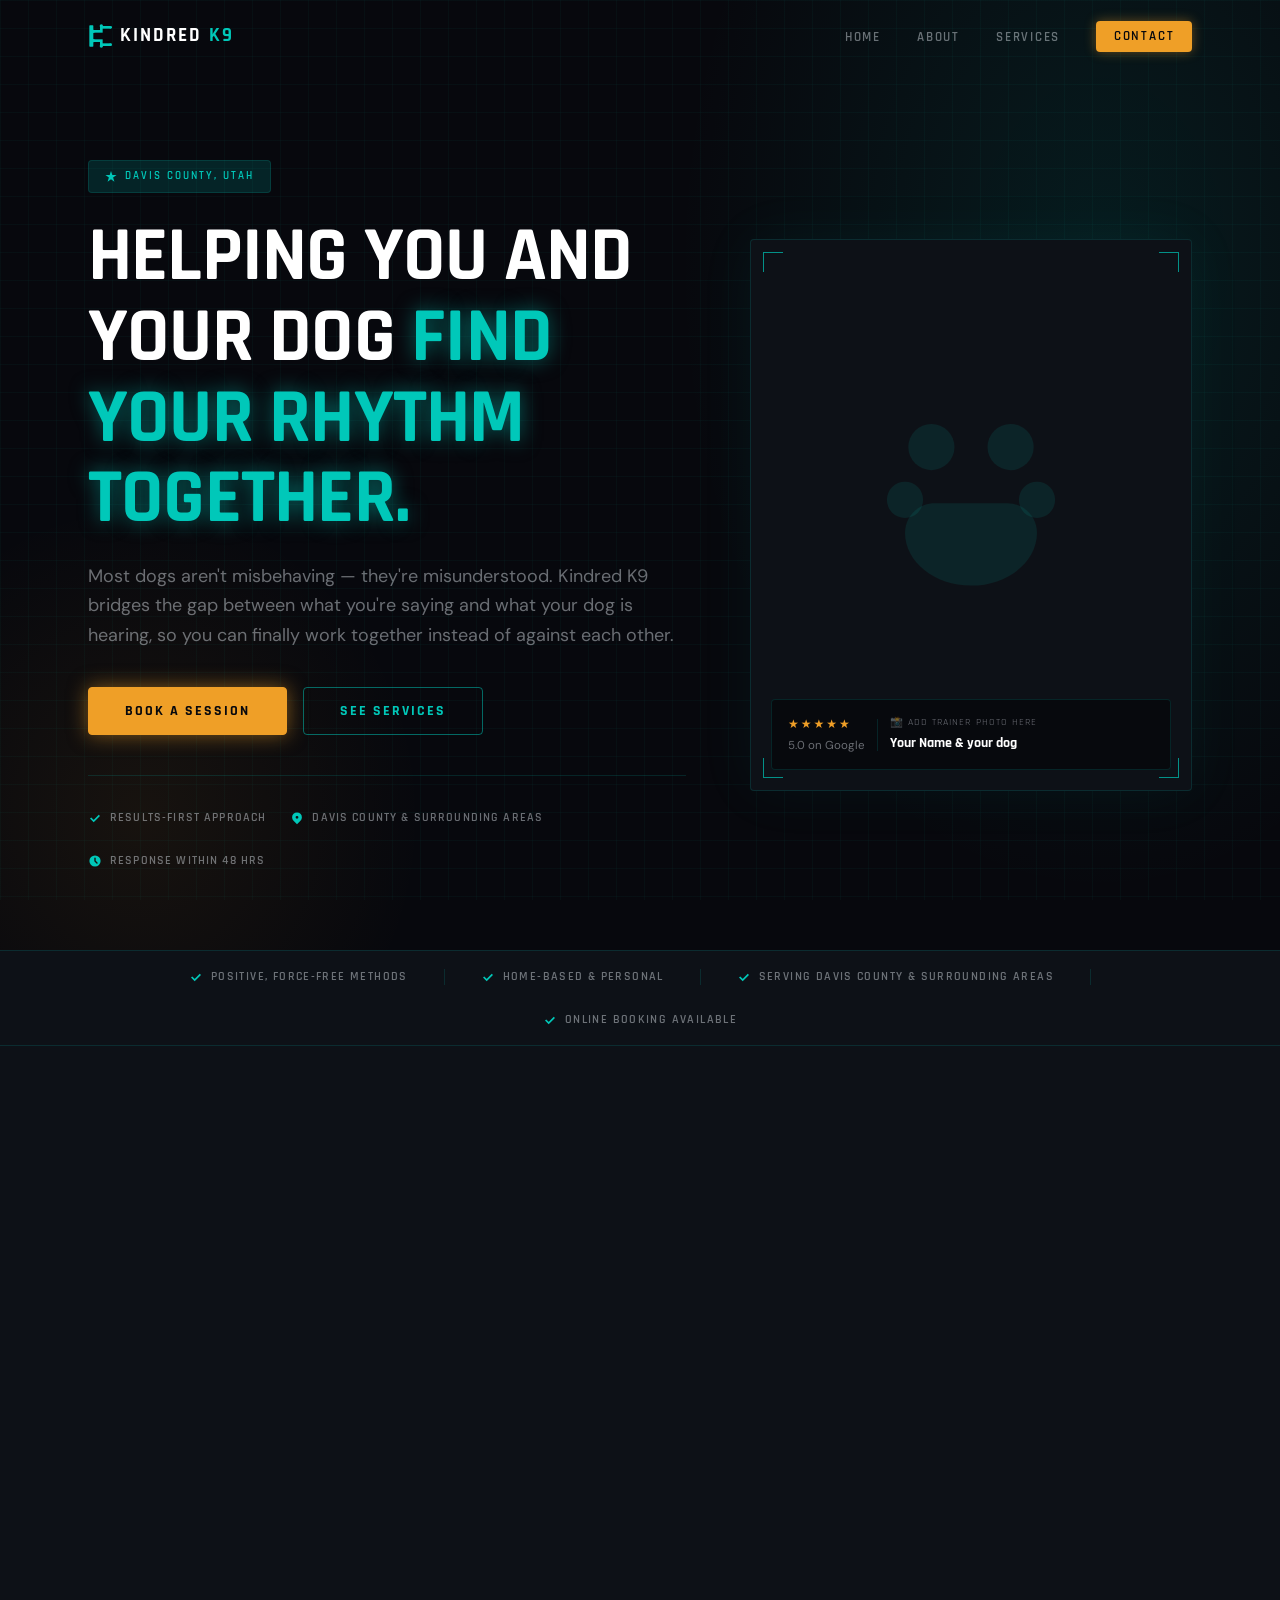
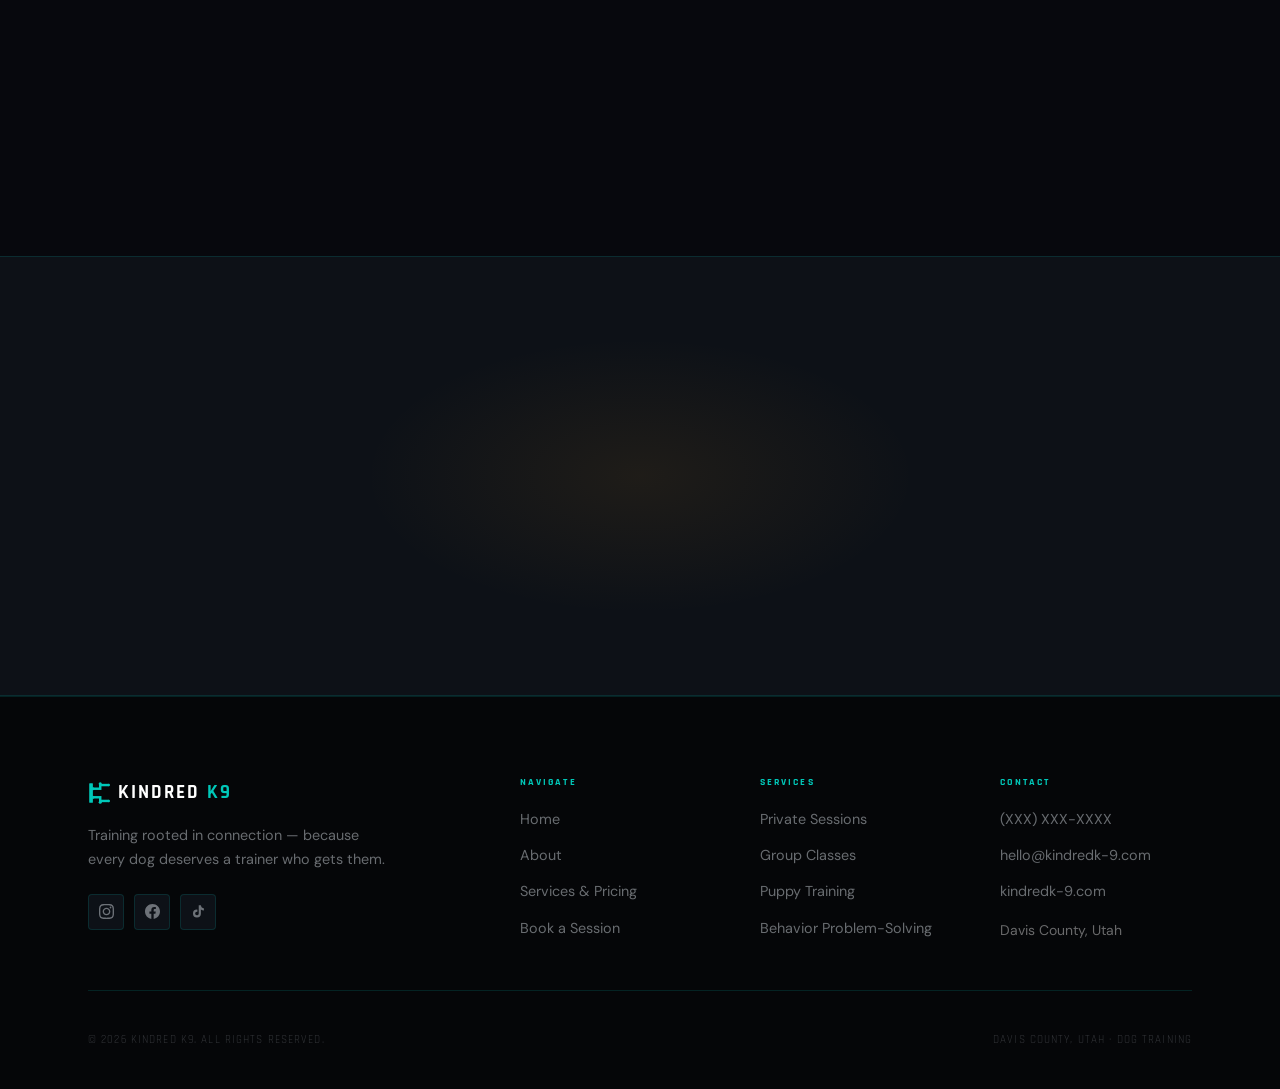
==== index.html @ 018bd071 "feat: replace paw icon with circuit-board K logo in nav/footer" ====
<!DOCTYPE html>
<html lang="en">
<head>
  <meta charset="UTF-8">
  <meta name="viewport" content="width=device-width, initial-scale=1.0">
  <title>Kindred K9 | Dog Training in Davis County, Utah</title>
  <meta name="description" content="Kindred K9 offers warm, relationship-first dog training in Davis County, Utah. Private sessions, group classes, puppy training, and behavioral problem-solving.">
  <meta name="keywords" content="dog trainer Davis County Utah, dog training Davis County, puppy training Utah, private dog training Davis County">
  <meta property="og:title" content="Kindred K9 | Dog Training in Davis County, Utah">
  <meta property="og:description" content="Training rooted in connection — because every dog deserves a trainer who gets them.">
  <meta property="og:type" content="website">
  <meta property="og:url" content="https://kindredk-9.com">
  <link rel="canonical" href="https://kindredk-9.com">

  <!-- Google Analytics — replace UA/G-XXXXXX with your Measurement ID -->
  <!-- <script async src="https://www.googletagmanager.com/gtag/js?id=G-XXXXXXXXXX"></script>
  <script>window.dataLayer=window.dataLayer||[];function gtag(){dataLayer.push(arguments);}gtag('js',new Date());gtag('config','G-XXXXXXXXXX');</script> -->

  <link rel="preconnect" href="https://fonts.googleapis.com">
  <link rel="preconnect" href="https://fonts.gstatic.com" crossorigin>
  <link href="https://fonts.googleapis.com/css2?family=Rajdhani:wght@400;500;600;700&family=DM+Sans:wght@300;400;500;600&display=swap" rel="stylesheet">
  <link rel="stylesheet" href="css/styles.css">
</head>
<body class="grid-bg">

  <!-- ── Navigation ─────────────────────────────── -->
  <nav class="site-nav" aria-label="Main navigation">
    <div class="nav-inner">
      <a href="index.html" class="nav-logo" aria-label="Kindred K9 home">
        <svg viewBox="0 0 36 36" fill="currentColor" aria-hidden="true">
          <rect x="2" y="2" width="6" height="32" rx="1"/>
          <rect x="8" y="9" width="10" height="4"/>
          <rect x="18" y="3" width="4" height="10"/>
          <rect x="18" y="3" width="16" height="4"/>
          <rect x="8" y="23" width="10" height="4"/>
          <rect x="18" y="23" width="4" height="10"/>
          <rect x="18" y="29" width="16" height="4"/>
          <circle cx="8" cy="11" r="2.5"/>
          <circle cx="20" cy="3" r="2.5"/>
          <circle cx="34" cy="5" r="2"/>
          <circle cx="8" cy="25" r="2.5"/>
          <circle cx="20" cy="33" r="2.5"/>
          <circle cx="34" cy="31" r="2"/>
        </svg>
        KINDRED <span class="k9">K9</span>
      </a>
      <ul class="nav-links" role="list">
        <li><a href="index.html">Home</a></li>
        <li><a href="about.html">About</a></li>
        <li><a href="services.html">Services</a></li>
        <li><a href="contact.html" class="nav-cta">Contact</a></li>
      </ul>
      <button class="nav-toggle" aria-label="Open menu" aria-expanded="false">
        <span></span><span></span><span></span>
      </button>
    </div>
  </nav>

  <!-- ── Mobile Overlay ─────────────────────────── -->
  <div class="nav-overlay" role="dialog" aria-modal="true" aria-label="Navigation menu">
    <div class="nav-overlay-top">
      <a href="index.html" class="nav-logo">
        <svg viewBox="0 0 36 36" fill="currentColor" aria-hidden="true" style="width:24px;height:24px">
          <rect x="2" y="2" width="6" height="32" rx="1"/>
          <rect x="8" y="9" width="10" height="4"/><rect x="18" y="3" width="4" height="10"/>
          <rect x="18" y="3" width="16" height="4"/><rect x="8" y="23" width="10" height="4"/>
          <rect x="18" y="23" width="4" height="10"/><rect x="18" y="29" width="16" height="4"/>
          <circle cx="8" cy="11" r="2.5"/><circle cx="20" cy="3" r="2.5"/>
          <circle cx="34" cy="5" r="2"/><circle cx="8" cy="25" r="2.5"/>
          <circle cx="20" cy="33" r="2.5"/><circle cx="34" cy="31" r="2"/>
        </svg>
        KINDRED <span class="k9">K9</span>
      </a>
      <button class="nav-overlay-close" aria-label="Close menu">&#x2715;</button>
    </div>
    <nav class="nav-overlay-links" aria-label="Mobile navigation">
      <a href="index.html">Home</a>
      <a href="about.html">About</a>
      <a href="services.html">Services</a>
    </nav>
    <div class="nav-overlay-cta">
      <a href="contact.html" class="btn btn-secondary btn-lg">Contact</a>
    </div>
  </div>

  <main>

    <!-- ── Hero ───────────────────────────────────── -->
    <section class="hero" aria-label="Welcome to Kindred K9">
      <div class="hero-inner">

        <div class="hero-content">
          <div class="hero-badge">
            <svg viewBox="0 0 14 14" fill="currentColor" aria-hidden="true">
              <path d="M7 0l1.545 4.758H13.5l-4.045 2.94 1.545 4.757L7 9.516l-3.999 2.939 1.545-4.757L.5 4.758h4.955z"/>
            </svg>
            Davis County, Utah
          </div>

          <h1>Helping you and your dog <em>find your rhythm together.</em></h1>

          <p class="hero-desc">
            Most dogs aren't misbehaving — they're misunderstood. Kindred K9 bridges the
            gap between what you're saying and what your dog is hearing, so you can finally
            work together instead of against each other.
          </p>

          <div class="btn-group">
            <a href="contact.html" class="btn btn-primary btn-lg">Book a Session</a>
            <a href="services.html" class="btn btn-secondary btn-lg">See Services</a>
          </div>

          <div class="hero-trust">
            <span class="hero-trust-item">
              <svg viewBox="0 0 16 16" fill="none" stroke="currentColor" stroke-width="2" aria-hidden="true"><path d="M3 8l3.5 3.5L13 5"/></svg>
              Results-first approach
            </span>
            <span class="hero-trust-item">
              <svg viewBox="0 0 20 20" fill="currentColor" aria-hidden="true"><path fill-rule="evenodd" d="M5.05 4.05a7 7 0 119.9 9.9L10 18.9l-4.95-4.95a7 7 0 010-9.9zM10 11a2 2 0 100-4 2 2 0 000 4z" clip-rule="evenodd"/></svg>
              Davis County &amp; surrounding areas
            </span>
            <span class="hero-trust-item">
              <svg viewBox="0 0 20 20" fill="currentColor" aria-hidden="true"><path fill-rule="evenodd" d="M10 18a8 8 0 100-16 8 8 0 000 16zm1-12a1 1 0 10-2 0v4a1 1 0 00.293.707l2.828 2.829a1 1 0 101.415-1.415L11 9.586V6z" clip-rule="evenodd"/></svg>
              Response within 48 hrs
            </span>
          </div>
        </div>

        <div class="hero-visual" aria-hidden="true">
          <div class="hero-blob"></div>
          <div class="hero-image">
            <div class="corner corner-tl"></div>
            <div class="corner corner-tr"></div>
            <div class="corner corner-bl"></div>
            <div class="corner corner-br"></div>
            <div class="hero-blob"></div>
            <div class="hero-image-paw">
              <svg viewBox="0 0 32 32" fill="currentColor">
                <circle cx="10" cy="8" r="3.5"/><circle cx="22" cy="8" r="3.5"/>
                <circle cx="6" cy="16" r="2.75"/><circle cx="26" cy="16" r="2.75"/>
                <path d="M16 29c-5.523 0-10-3.582-10-8 0-2.485 2.015-4.5 4.5-4.5h11c2.485 0 4.5 2.015 4.5 4.5 0 4.418-4.477 8-10 8z"/>
              </svg>
            </div>
            <div class="hero-image-label">
              <div>
                <div class="label-stars">★★★★★</div>
                <div style="font-size:0.72rem;color:var(--text-muted);margin-top:2px;">5.0 on Google</div>
              </div>
              <div class="label-divider"></div>
              <div>
                <p class="label-top">📸 Add trainer photo here</p>
                <p class="label-name">Your Name &amp; your dog</p>
              </div>
            </div>
          </div>
        </div>

      </div>
    </section>

    <!-- ── Trust Bar ───────────────────────────────── -->
    <div class="trust-bar" aria-label="Key facts">
      <div class="container">
        <div class="trust-bar-inner">
          <span class="trust-item">
            <svg viewBox="0 0 16 16" fill="none" stroke="currentColor" stroke-width="2" aria-hidden="true"><path d="M3 8l3.5 3.5L13 5"/></svg>
            Positive, force-free methods
          </span>
          <span class="trust-sep" aria-hidden="true"></span>
          <span class="trust-item">
            <svg viewBox="0 0 16 16" fill="none" stroke="currentColor" stroke-width="2" aria-hidden="true"><path d="M3 8l3.5 3.5L13 5"/></svg>
            Home-based &amp; personal
          </span>
          <span class="trust-sep" aria-hidden="true"></span>
          <span class="trust-item">
            <svg viewBox="0 0 16 16" fill="none" stroke="currentColor" stroke-width="2" aria-hidden="true"><path d="M3 8l3.5 3.5L13 5"/></svg>
            Serving Davis County &amp; surrounding areas
          </span>
          <span class="trust-sep" aria-hidden="true"></span>
          <span class="trust-item">
            <svg viewBox="0 0 16 16" fill="none" stroke="currentColor" stroke-width="2" aria-hidden="true"><path d="M3 8l3.5 3.5L13 5"/></svg>
            Online booking available
          </span>
        </div>
      </div>
    </div>

    <!-- ── Services Overview ──────────────────────── -->
    <section class="section section--tinted" aria-labelledby="services-heading">
      <div class="container">
        <div class="section-header" data-animate>
          <span class="eyebrow">What We Offer</span>
          <h2 id="services-heading">Training built around <em>your</em> dog</h2>
          <p>
            Every dog is different. Whether you've got a wild puppy or a stubborn four-year-old
            who's picked up some bad habits — there's a path forward, and we'll find it together.
          </p>
        </div>

        <div class="services-grid">
          <div class="service-card" data-animate data-delay="1">
            <div class="service-icon">
              <svg viewBox="0 0 24 24" fill="none" stroke="currentColor" stroke-width="1.75" aria-hidden="true">
                <path d="M12 2l3.09 6.26L22 9.27l-5 4.87 1.18 6.88L12 17.77l-6.18 3.25L7 14.14 2 9.27l6.91-1.01z"/>
              </svg>
            </div>
            <h3>Puppy Foundation Training</h3>
            <p>Give your new pup the best possible start — building confidence, manners, and the habits that stick.</p>
            <div class="service-price">
              <span class="amount">$135</span>
              <span class="label">– $150 / session</span>
            </div>
          </div>

          <div class="service-card" data-animate data-delay="2">
            <div class="service-icon">
              <svg viewBox="0 0 24 24" fill="none" stroke="currentColor" stroke-width="1.75" aria-hidden="true">
                <circle cx="12" cy="12" r="10"/>
                <path d="M12 8v4l3 3"/>
              </svg>
            </div>
            <h3>Group Training Classes</h3>
            <p>Learn alongside other dog owners in a supportive setting — great for socialization and basic skills.</p>
            <div class="service-price">
              <span class="amount">$85</span>
              <span class="label">– $95 / class</span>
            </div>
          </div>

          <div class="service-card" data-animate data-delay="3">
            <div class="service-icon">
              <svg viewBox="0 0 24 24" fill="none" stroke="currentColor" stroke-width="1.75" aria-hidden="true">
                <path d="M17 21v-2a4 4 0 00-4-4H5a4 4 0 00-4 4v2"/><circle cx="9" cy="7" r="4"/>
                <path d="M23 21v-2a4 4 0 00-3-3.87M16 3.13a4 4 0 010 7.75"/>
              </svg>
            </div>
            <h3>Private 1-on-1 Sessions</h3>
            <p>Focused, distraction-free training tailored to your dog's exact needs and your goals at home.</p>
            <div class="service-price">
              <span class="amount">$135</span>
              <span class="label">– $150 / session</span>
            </div>
          </div>

          <div class="service-card" data-animate data-delay="4">
            <div class="service-icon">
              <svg viewBox="0 0 24 24" fill="none" stroke="currentColor" stroke-width="1.75" aria-hidden="true">
                <path d="M9 12l2 2 4-4m6 2a9 9 0 11-18 0 9 9 0 0118 0z"/>
              </svg>
            </div>
            <h3>Behavioral Problem-Solving</h3>
            <p>Jumping, leash pulling, reactivity, anxiety — we'll identify the root cause and build a real solution.</p>
            <div class="service-price">
              <span class="amount">$150</span>
              <span class="label">– $175 / session</span>
            </div>
          </div>
        </div>

        <div style="margin-top:2.5rem; text-align:center;" data-animate>
          <a href="services.html" class="btn btn-secondary">View All Services &amp; Pricing</a>
        </div>
      </div>
    </section>

    <!-- ── Why Kindred K9 ─────────────────────────── -->
    <section class="section" aria-labelledby="why-heading">
      <div class="container">
        <div class="section-header text-center" style="max-width:none; margin-bottom:3.5rem" data-animate>
          <span class="eyebrow">Why Kindred K9</span>
          <h2 id="why-heading">Training that strengthens <em>your</em> bond</h2>
          <p style="max-width:52ch; margin:0.75rem auto 0; color:#5e5e5b">
            A well-trained dog is great. A dog who trusts you — and a you who understands them — is life-changing.
          </p>
        </div>

        <div class="why-grid">
          <div class="why-item" data-animate data-delay="1">
            <div class="why-number">01</div>
            <h3>You learn too, not just your dog</h3>
            <p>I teach you to read your dog's signals, so you're confident handling any situation — long after our sessions end.</p>
          </div>
          <div class="why-item" data-animate data-delay="2">
            <div class="why-number">02</div>
            <h3>Built on trust, not fear</h3>
            <p>Results from pressure-based training fade fast. We build a relationship your dog actually wants to be part of.</p>
          </div>
          <div class="why-item" data-animate data-delay="3">
            <div class="why-number">03</div>
            <h3>Habits that hold at home</h3>
            <p>I train where real life happens — your kitchen, your front door, your leash — so the bond carries over everywhere.</p>
          </div>
        </div>
      </div>
    </section>

    <!-- ── Testimonials ───────────────────────────── -->
    <section class="section section--dark" aria-labelledby="testimonials-heading">
      <div class="container">
        <div class="section-header section-header--light" data-animate>
          <span class="eyebrow eyebrow--light">Happy Dogs &amp; Owners</span>
          <h2 id="testimonials-heading">Real results, real families</h2>
          <p>Don't take our word for it — here's what Davis County dog owners are saying.</p>
        </div>

        <div class="testimonials-grid">
          <div class="testimonial-card" data-animate data-delay="1">
            <div class="testimonial-stars">★★★★★</div>
            <blockquote>
              "Our rescue dog was terrified of everything when we first brought him home.
              After just three sessions, he's a completely different dog — confident, happy,
              and actually listening to us. I can't recommend Kindred K9 enough."
            </blockquote>
            <div class="testimonial-author">
              <div class="testimonial-avatar" aria-hidden="true">S</div>
              <div>
                <p class="testimonial-name">Sarah M.</p>
                <p class="testimonial-meta">Davis County, UT · Rescue dog owner</p>
              </div>
            </div>
          </div>

          <div class="testimonial-card" data-animate data-delay="2">
            <div class="testimonial-stars">★★★★★</div>
            <blockquote>
              "We tried two other trainers before this. The difference is immediately obvious —
              the warmth, the patience, the way our dog actually enjoys the sessions.
              Our whole family noticed the change within a week."
            </blockquote>
            <div class="testimonial-author">
              <div class="testimonial-avatar" aria-hidden="true">J</div>
              <div>
                <p class="testimonial-name">Jake &amp; Tori R.</p>
                <p class="testimonial-meta">Riverton, UT · Golden Retriever owners</p>
              </div>
            </div>
          </div>

          <div class="testimonial-card" data-animate data-delay="3">
            <div class="testimonial-stars">★★★★★</div>
            <blockquote>
              "Started puppy classes and within a month our 10-week-old was sitting, staying,
              and walking on leash. I felt like I actually understood my dog for the first time.
              Worth every penny."
            </blockquote>
            <div class="testimonial-author">
              <div class="testimonial-avatar" aria-hidden="true">A</div>
              <div>
                <p class="testimonial-name">Amanda L.</p>
                <p class="testimonial-meta">Davis County, UT · New puppy owner</p>
              </div>
            </div>
          </div>
        </div>

        <!-- Google Reviews placeholder -->
        <div style="margin-top:2.5rem; text-align:center;" data-animate>
          <p style="color:rgba(255,255,255,0.45); font-size:0.875rem; max-width:none; margin-bottom:1rem">
            <!-- TODO: Replace with Google Reviews embed or widget -->
            ⭐ View all reviews on Google Business Profile
          </p>
          <a href="contact.html" class="btn btn-outline-white">Read More &amp; Leave a Review</a>
        </div>
      </div>
    </section>

    <!-- ── CTA Banner ─────────────────────────────── -->
    <section class="cta-banner" aria-labelledby="cta-heading">
      <div class="container">
        <span class="eyebrow eyebrow--light" data-animate>Ready to start?</span>
        <h2 id="cta-heading" data-animate>Let's help you and your dog find your rhythm.</h2>
        <p data-animate>
          Training built on trust, not fear — and results that actually last at home.
          Reach out today and let's talk about your dog.
        </p>
        <div class="btn-group" style="justify-content:center" data-animate>
          <a href="contact.html" class="btn btn-white btn-lg">Book a Session</a>
          <a href="about.html"   class="btn btn-outline-white btn-lg">Meet Your Trainer</a>
        </div>
      </div>
    </section>

  </main>

  <!-- ── Footer ─────────────────────────────────── -->
  <footer class="site-footer">
    <div class="container">
      <div class="footer-grid">
        <div class="footer-brand">
          <a href="index.html" class="nav-logo">
            <svg viewBox="0 0 36 36" fill="currentColor" aria-hidden="true" style="width:22px;height:22px">
              <rect x="2" y="2" width="6" height="32" rx="1"/>
              <rect x="8" y="9" width="10" height="4"/><rect x="18" y="3" width="4" height="10"/>
              <rect x="18" y="3" width="16" height="4"/><rect x="8" y="23" width="10" height="4"/>
              <rect x="18" y="23" width="4" height="10"/><rect x="18" y="29" width="16" height="4"/>
              <circle cx="8" cy="11" r="2.5"/><circle cx="20" cy="3" r="2.5"/>
              <circle cx="34" cy="5" r="2"/><circle cx="8" cy="25" r="2.5"/>
              <circle cx="20" cy="33" r="2.5"/><circle cx="34" cy="31" r="2"/>
            </svg>
            KINDRED <span class="k9">K9</span>
          </a>
          <p>Training rooted in connection — because every dog deserves a trainer who gets them.</p>
          <div class="footer-social">
            <a href="https://instagram.com/kindredk9" target="_blank" rel="noopener" aria-label="Instagram">
              <svg viewBox="0 0 24 24" fill="currentColor" aria-hidden="true"><path d="M12 2.163c3.204 0 3.584.012 4.85.07 3.252.148 4.771 1.691 4.919 4.919.058 1.265.069 1.645.069 4.849 0 3.205-.012 3.584-.069 4.849-.149 3.225-1.664 4.771-4.919 4.919-1.266.058-1.644.07-4.85.07-3.204 0-3.584-.012-4.849-.07-3.26-.149-4.771-1.699-4.919-4.92-.058-1.265-.07-1.644-.07-4.849 0-3.204.013-3.583.07-4.849.149-3.227 1.664-4.771 4.919-4.919 1.266-.057 1.645-.069 4.849-.069zm0-2.163c-3.259 0-3.667.014-4.947.072-4.358.2-6.78 2.618-6.98 6.98-.059 1.281-.073 1.689-.073 4.948 0 3.259.014 3.668.072 4.948.2 4.358 2.618 6.78 6.98 6.98 1.281.058 1.689.072 4.948.072 3.259 0 3.668-.014 4.948-.072 4.354-.2 6.782-2.618 6.979-6.98.059-1.28.073-1.689.073-4.948 0-3.259-.014-3.667-.072-4.947-.196-4.354-2.617-6.78-6.979-6.98-1.281-.059-1.69-.073-4.949-.073zm0 5.838c-3.403 0-6.162 2.759-6.162 6.162s2.759 6.163 6.162 6.163 6.162-2.759 6.162-6.163c0-3.403-2.759-6.162-6.162-6.162zm0 10.162c-2.209 0-4-1.79-4-4 0-2.209 1.791-4 4-4s4 1.791 4 4c0 2.21-1.791 4-4 4zm6.406-11.845c-.796 0-1.441.645-1.441 1.44s.645 1.44 1.441 1.44c.795 0 1.439-.645 1.439-1.44s-.644-1.44-1.439-1.44z"/></svg>
            </a>
            <a href="https://facebook.com/kindredk9" target="_blank" rel="noopener" aria-label="Facebook">
              <svg viewBox="0 0 24 24" fill="currentColor" aria-hidden="true"><path d="M24 12.073c0-6.627-5.373-12-12-12s-12 5.373-12 12c0 5.99 4.388 10.954 10.125 11.854v-8.385H7.078v-3.47h3.047V9.43c0-3.007 1.792-4.669 4.533-4.669 1.312 0 2.686.235 2.686.235v2.953H15.83c-1.491 0-1.956.925-1.956 1.874v2.25h3.328l-.532 3.47h-2.796v8.385C19.612 23.027 24 18.062 24 12.073z"/></svg>
            </a>
            <a href="https://tiktok.com/@kindredk9" target="_blank" rel="noopener" aria-label="TikTok">
              <svg viewBox="0 0 24 24" fill="currentColor" aria-hidden="true"><path d="M19.59 6.69a4.83 4.83 0 01-3.77-4.25V2h-3.45v13.67a2.89 2.89 0 01-2.88 2.5 2.89 2.89 0 01-2.89-2.89 2.89 2.89 0 012.89-2.89c.28 0 .54.04.79.1V9.01a6.33 6.33 0 00-.79-.05 6.34 6.34 0 00-6.34 6.34 6.34 6.34 0 006.34 6.34 6.34 6.34 0 006.33-6.34V8.69a8.27 8.27 0 004.84 1.56V6.79a4.85 4.85 0 01-1.07-.1z"/></svg>
            </a>
          </div>
        </div>

        <div class="footer-col">
          <h4>Navigate</h4>
          <ul>
            <li><a href="index.html">Home</a></li>
            <li><a href="about.html">About</a></li>
            <li><a href="services.html">Services &amp; Pricing</a></li>
            <li><a href="contact.html">Book a Session</a></li>
          </ul>
        </div>

        <div class="footer-col">
          <h4>Services</h4>
          <ul>
            <li><a href="services.html">Private Sessions</a></li>
            <li><a href="services.html">Group Classes</a></li>
            <li><a href="services.html">Puppy Training</a></li>
            <li><a href="services.html">Behavior Problem-Solving</a></li>
          </ul>
        </div>

        <div class="footer-col">
          <h4>Contact</h4>
          <ul>
            <li><a href="tel:+1XXXXXXXXXX">(XXX) XXX-XXXX</a></li>
            <li><a href="mailto:hello@kindredk-9.com">hello@kindredk-9.com</a></li>
            <li><a href="contact.html">kindredk-9.com</a></li>
            <li style="color:rgba(255,255,255,0.4); font-size:0.875rem; padding-top:0.25rem">Davis County, Utah</li>
          </ul>
        </div>
      </div>

      <div class="footer-bottom">
        <p>&copy; 2026 Kindred K9. All rights reserved.</p>
        <p>Davis County, Utah · Dog Training</p>
      </div>
    </div>
  </footer>

  <script src="js/main.js"></script>
</body>
</html>
---- css/styles.css ----
/* ===================================================
   KINDRED K9 — styles.css (Cyberpunk Redesign)
   =================================================== */

/* =====================
   CUSTOM PROPERTIES
===================== */
:root {
  --cyan:       #00C8B9;
  --cyan-dim:   rgba(0,200,185,0.15);
  --cyan-glow:  0 0 20px rgba(0,200,185,0.5);
  --amber:      #EF9F27;
  --amber-dim:  rgba(239,159,39,0.15);
  --amber-glow: 0 0 20px rgba(239,159,39,0.5);
  --bg:         #07080D;
  --surface:    #0D1117;
  --surface2:   #111820;
  --border:     rgba(0,200,185,0.15);
  --text:       #E2E8F0;
  --text-muted: rgba(226,232,240,0.45);

  --font-display: 'Rajdhani', sans-serif;
  --font-body:    'DM Sans', system-ui, sans-serif;

  --container-max:     1200px;
  --container-padding: clamp(1.25rem, 5vw, 3rem);

  --radius: 4px;
  --transition: 0.25s cubic-bezier(0.4, 0, 0.2, 1);
}

/* =====================
   RESET & BASE
===================== */
*, *::before, *::after { box-sizing: border-box; margin: 0; padding: 0; }
html { scroll-behavior: smooth; font-size: 16px; }
body {
  font-family: var(--font-body);
  background: var(--bg);
  color: var(--text);
  line-height: 1.65;
  -webkit-font-smoothing: antialiased;
  overflow-x: hidden;
}
img { max-width: 100%; height: auto; display: block; }
a   { color: inherit; text-decoration: none; }
ul  { list-style: none; }
button { font-family: var(--font-body); }

.grid-bg {
  background-image:
    linear-gradient(rgba(0,200,185,0.04) 1px, transparent 1px),
    linear-gradient(90deg, rgba(0,200,185,0.04) 1px, transparent 1px);
  background-size: 28px 28px;
  background-attachment: fixed;
}

/* =====================
   TYPOGRAPHY
===================== */
h1, h2, h3, h4 {
  font-family: var(--font-display);
  line-height: 1.05;
  color: var(--text);
  text-transform: uppercase;
  letter-spacing: -0.01em;
}
h1 { font-size: clamp(2.8rem, 6vw, 5.5rem); font-weight: 700; }
h2 { font-size: clamp(2rem, 4vw, 3rem);      font-weight: 700; }
h3 { font-size: clamp(1.1rem, 2vw, 1.3rem);  font-weight: 700; letter-spacing: 0.04em; }
h4 { font-size: 0.875rem; font-weight: 700; letter-spacing: 0.14em; }

p { max-width: 62ch; font-size: clamp(0.9375rem, 1.5vw, 1.0625rem); }

.eyebrow {
  display: flex; align-items: center; gap: 0.5rem;
  font-family: var(--font-display);
  font-size: 0.7rem; font-weight: 600;
  letter-spacing: 0.28em; text-transform: uppercase;
  color: var(--cyan); margin-bottom: 1rem;
}
.eyebrow::before { content: '//'; opacity: 0.5; }
.eyebrow--light  { color: var(--cyan); }

em { color: var(--cyan); font-style: normal; }

.text-center { text-align: center; }
.sr-only {
  position: absolute; width: 1px; height: 1px;
  padding: 0; overflow: hidden; clip: rect(0,0,0,0);
  white-space: nowrap; border: 0;
}

/* =====================
   LAYOUT
===================== */
.container {
  max-width: var(--container-max);
  margin: 0 auto;
  padding-left: var(--container-padding);
  padding-right: var(--container-padding);
}

.section         { padding: 6rem 0; }
.section--tight  { padding: 3.5rem 0; }
.section--tinted { background: var(--surface); }
.section--dark   { background: var(--bg); }

.section-header          { max-width: 640px; margin-bottom: 3.5rem; }
.section-header h2       { margin-bottom: 0.875rem; }
.section-header p        { color: var(--text-muted); font-size: 1.0625rem; }
.section-header--light p { color: var(--text-muted); }
.section-header--light h2{ color: white; }
.section-header--center  { max-width: none; text-align: center; margin-left: auto; margin-right: auto; }

/* =====================
   BUTTONS
===================== */
.btn {
  display: inline-flex; align-items: center; gap: 0.5rem;
  font-family: var(--font-display);
  font-weight: 700; font-size: 0.85rem;
  letter-spacing: 0.14em; text-transform: uppercase;
  padding: 0.875rem 2rem;
  border-radius: var(--radius);
  border: 1px solid transparent;
  cursor: pointer; transition: var(--transition);
  white-space: nowrap; line-height: 1;
}

.btn-primary {
  background: var(--amber); color: var(--bg);
  border-color: var(--amber); box-shadow: var(--amber-glow);
}
.btn-primary:hover {
  background: #f5a832; border-color: #f5a832;
  transform: translateY(-2px);
  box-shadow: 0 0 32px rgba(239,159,39,0.7);
}

.btn-secondary {
  background: transparent; color: var(--cyan);
  border-color: rgba(0,200,185,0.5);
}
.btn-secondary:hover {
  background: var(--cyan-dim); border-color: var(--cyan);
  transform: translateY(-2px);
}

.btn-white {
  background: white; color: var(--bg); border-color: white;
}
.btn-white:hover {
  background: var(--text); transform: translateY(-2px);
}

.btn-outline-white {
  background: transparent; color: white;
  border-color: rgba(255,255,255,0.4);
}
.btn-outline-white:hover {
  background: rgba(255,255,255,0.08); border-color: white;
}

.btn-lg { padding: 1rem 2.25rem; font-size: 0.9rem; }

.btn-group { display: flex; flex-wrap: wrap; gap: 1rem; align-items: center; }

/* =====================
   NAVIGATION
===================== */
.site-nav {
  position: fixed; top: 0; left: 0; right: 0; z-index: 100;
  padding: 1.25rem 0;
  transition: background var(--transition), padding var(--transition), box-shadow var(--transition);
}
.site-nav.scrolled {
  background: rgba(7,8,13,0.95);
  backdrop-filter: blur(14px); -webkit-backdrop-filter: blur(14px);
  box-shadow: 0 1px 0 var(--border);
  padding: 0.875rem 0;
}

.nav-inner {
  max-width: var(--container-max); margin: 0 auto;
  padding: 0 var(--container-padding);
  display: flex; align-items: center; justify-content: space-between;
}

.nav-logo {
  display: flex; align-items: center; gap: 0.5rem;
  font-family: var(--font-display);
  font-size: 1.2rem; font-weight: 700;
  letter-spacing: 0.1em; text-transform: uppercase;
  color: white; transition: opacity var(--transition);
}
.nav-logo:hover { opacity: 0.8; }
.nav-logo svg { width: 24px; height: 24px; flex-shrink: 0; color: var(--cyan); }
.nav-logo .k9 { color: var(--cyan); }

.nav-links { display: flex; align-items: center; gap: 2.25rem; }
.nav-links a {
  font-family: var(--font-display);
  font-size: 0.8rem; font-weight: 600;
  letter-spacing: 0.14em; text-transform: uppercase;
  color: var(--text-muted); transition: color var(--transition);
  position: relative;
}
.nav-links a::after {
  content: '';
  position: absolute; bottom: -4px; left: 0;
  width: 0; height: 1px; background: var(--cyan);
  transition: width var(--transition);
}
.nav-links a:hover,
.nav-links a.active { color: white; }
.nav-links a:hover::after,
.nav-links a.active::after { width: 100%; }

.nav-links .nav-cta {
  background: var(--amber); color: var(--bg) !important;
  padding: 0.45rem 1.1rem; border-radius: var(--radius);
  box-shadow: 0 0 12px rgba(239,159,39,0.4);
}
.nav-links .nav-cta::after { display: none; }
.nav-links .nav-cta:hover {
  background: #f5a832; box-shadow: var(--amber-glow);
  transform: translateY(-1px);
}

.nav-toggle {
  display: none; flex-direction: column; gap: 5px;
  background: none; border: none; cursor: pointer; padding: 4px; z-index: 200;
}
.nav-toggle span {
  display: block; width: 24px; height: 2px; background: var(--text);
  transition: var(--transition); transform-origin: center;
}
.nav-toggle.open span:nth-child(1) { transform: translateY(7px) rotate(45deg); }
.nav-toggle.open span:nth-child(2) { opacity: 0; transform: scaleX(0); }
.nav-toggle.open span:nth-child(3) { transform: translateY(-7px) rotate(-45deg); }

.nav-overlay {
  position: fixed; inset: 0; background: var(--bg); z-index: 150;
  display: flex; flex-direction: column;
  align-items: center; justify-content: center; gap: 2.5rem;
  opacity: 0; pointer-events: none; transition: opacity 0.3s ease;
  background-image:
    linear-gradient(rgba(0,200,185,0.04) 1px, transparent 1px),
    linear-gradient(90deg, rgba(0,200,185,0.04) 1px, transparent 1px);
  background-size: 28px 28px;
}
.nav-overlay.open { opacity: 1; pointer-events: all; }

.nav-overlay-top {
  position: absolute; top: 1.25rem; left: 0; right: 0;
  padding: 0 var(--container-padding);
  display: flex; align-items: center; justify-content: space-between;
}
.nav-overlay-close {
  background: none; border: 1px solid var(--border); cursor: pointer;
  width: 40px; height: 40px;
  display: flex; align-items: center; justify-content: center;
  color: var(--text); font-size: 1.25rem; line-height: 1;
  border-radius: var(--radius);
  transition: border-color var(--transition), background var(--transition), color var(--transition);
}
.nav-overlay-close:hover { border-color: var(--cyan); background: var(--cyan-dim); color: var(--cyan); }

.nav-overlay-links {
  display: flex; flex-direction: column;
  align-items: center; gap: 1.75rem; text-align: center;
}
.nav-overlay-links a {
  font-family: var(--font-display);
  font-size: clamp(2rem, 7vw, 3rem); font-weight: 700;
  text-transform: uppercase; letter-spacing: 0.05em;
  color: var(--text-muted); transition: color var(--transition);
}
.nav-overlay-links a:hover { color: var(--cyan); }

.nav-overlay-cta { margin-top: 0.5rem; }

/* =====================
   HERO — HOME
===================== */
.hero {
  min-height: 100vh; display: flex; align-items: center;
  padding: calc(5rem + 80px) 0 5rem;
  position: relative; overflow: hidden;
}
.hero::before {
  content: '';
  position: absolute; top: -20%; right: -10%; z-index: 0;
  width: 60%; height: 120%;
  background: radial-gradient(ellipse at 60% 40%, rgba(0,200,185,0.1) 0%, transparent 65%);
  pointer-events: none;
}
.hero::after {
  content: '';
  position: absolute; bottom: -10%; left: -5%; z-index: 0;
  width: 40%; height: 60%;
  background: radial-gradient(ellipse at 40% 60%, rgba(239,159,39,0.07) 0%, transparent 65%);
  pointer-events: none;
}

.hero-inner {
  position: relative; z-index: 1;
  display: grid; grid-template-columns: 1.15fr 0.85fr;
  gap: 4rem; align-items: center;
  max-width: var(--container-max); margin: 0 auto;
  padding: 0 var(--container-padding); width: 100%;
}

.hero-badge {
  display: inline-flex; align-items: center; gap: 0.5rem;
  background: var(--cyan-dim); border: 1px solid var(--border);
  color: var(--cyan); padding: 0.4rem 1rem; border-radius: var(--radius);
  font-family: var(--font-display);
  font-size: 0.7rem; font-weight: 600; letter-spacing: 0.18em; text-transform: uppercase;
  margin-bottom: 1.5rem;
}
.hero-badge svg { width: 12px; height: 12px; }

.hero h1 { margin-bottom: 1.375rem; color: white; }
.hero h1 em { color: var(--cyan); text-shadow: var(--cyan-glow); font-style: normal; }

.hero-desc {
  color: var(--text-muted);
  font-size: clamp(1rem, 1.5vw, 1.125rem);
  margin-bottom: 2.25rem; max-width: 50ch;
}

.hero-trust {
  display: flex; flex-wrap: wrap; gap: 1.5rem;
  margin-top: 2.5rem; padding-top: 2rem;
  border-top: 1px solid var(--border);
}
.hero-trust-item {
  display: flex; align-items: center; gap: 0.5rem;
  font-family: var(--font-display);
  font-size: 0.72rem; font-weight: 600;
  letter-spacing: 0.1em; text-transform: uppercase;
  color: var(--text-muted);
}
.hero-trust-item svg { color: var(--cyan); width: 14px; height: 14px; flex-shrink: 0; }

.hero-visual { position: relative; }

/* hero-blob is no longer used */
.hero-blob { display: none; }

.hero-image {
  position: relative; aspect-ratio: 4/5;
  border-radius: var(--radius);
  background: var(--surface);
  border: 1px solid var(--border); overflow: hidden;
  box-shadow: 0 0 60px rgba(0,200,185,0.06);
}

/* Circuit corner brackets — used on .hero-image and .about-photo */
.corner {
  position: absolute; width: 20px; height: 20px;
  border-color: var(--cyan); border-style: solid; opacity: 0.7; z-index: 2;
}
.corner-tl { top: 12px; left: 12px;   border-width: 1.5px 0 0 1.5px; }
.corner-tr { top: 12px; right: 12px;  border-width: 1.5px 1.5px 0 0; }
.corner-bl { bottom: 12px; left: 12px;  border-width: 0 0 1.5px 1.5px; }
.corner-br { bottom: 12px; right: 12px; border-width: 0 1.5px 1.5px 0; }

.hero-image-paw {
  position: absolute; top: 50%; left: 50%;
  transform: translate(-50%, -55%);
  width: 48%; color: rgba(0,200,185,0.1);
}
.hero-image-label {
  position: absolute; bottom: 1.25rem; left: 1.25rem; right: 1.25rem;
  background: rgba(7,8,13,0.88); backdrop-filter: blur(8px);
  border: 1px solid var(--border); border-radius: var(--radius);
  padding: 0.875rem 1rem;
  display: flex; align-items: center; gap: 0.75rem;
}
.hero-image-label .label-divider {
  width: 1px; height: 32px; background: var(--border); flex-shrink: 0;
}
.hero-image-label .label-stars { color: var(--amber); font-size: 0.75rem; letter-spacing: 2px; }
.hero-image-label .label-top {
  font-family: var(--font-display); font-size: 0.65rem;
  color: var(--text-muted); letter-spacing: 0.1em; text-transform: uppercase;
}
.hero-image-label .label-name {
  font-family: var(--font-display); font-weight: 700;
  font-size: 0.9rem; color: white;
}
.hero-image-label .label-sub {
  font-size: 0.72rem; color: var(--text-muted);
}

/* =====================
   TRUST BAR
===================== */
.trust-bar {
  background: var(--surface);
  border-top: 1px solid var(--border);
  border-bottom: 1px solid var(--border);
  padding: 1rem 0;
}
.trust-bar-inner {
  display: flex; flex-wrap: wrap;
  align-items: center; justify-content: center;
  gap: 1.5rem 2.25rem;
  max-width: var(--container-max); margin: 0 auto;
  padding: 0 var(--container-padding);
}
.trust-item {
  display: flex; align-items: center; gap: 0.5rem;
  font-family: var(--font-display);
  font-size: 0.72rem; font-weight: 600;
  letter-spacing: 0.12em; text-transform: uppercase;
  color: var(--text-muted);
}
.trust-item svg { color: var(--cyan); width: 14px; height: 14px; flex-shrink: 0; }
.trust-sep { width: 1px; height: 16px; background: var(--border); }

/* =====================
   SERVICE OVERVIEW CARDS
===================== */
.services-grid {
  display: grid;
  grid-template-columns: repeat(auto-fill, minmax(255px, 1fr));
  gap: 1.25rem;
}

.service-card {
  background: var(--bg); border-radius: var(--radius);
  padding: 1.875rem; border: 1px solid var(--border);
  transition: border-color var(--transition), box-shadow var(--transition);
  position: relative; overflow: hidden;
}
.service-card::before {
  content: '';
  position: absolute; top: 0; left: 0; right: 0; height: 2px;
  background: linear-gradient(90deg, var(--cyan), transparent); opacity: 0.7;
}
.service-card::after {
  content: '';
  position: absolute; top: 12px; right: 12px;
  width: 5px; height: 5px; border-radius: 50%;
  background: var(--cyan); opacity: 0.4; box-shadow: 0 0 6px var(--cyan);
}
.service-card:hover {
  border-color: rgba(0,200,185,0.4);
  box-shadow: 0 0 30px rgba(0,200,185,0.08);
}

.service-icon {
  width: 48px; height: 48px;
  background: var(--cyan-dim); border: 1px solid var(--border);
  border-radius: var(--radius);
  display: flex; align-items: center; justify-content: center;
  color: var(--cyan); margin-bottom: 1.125rem;
}
.service-icon svg { width: 22px; height: 22px; }

.service-card h3 { font-size: 1.1rem; margin-bottom: 0.625rem; color: white; }
.service-card p  { font-size: 0.9rem; color: var(--text-muted); line-height: 1.65; max-width: none; }

.service-price {
  display: flex; align-items: baseline; gap: 0.25rem;
  margin-top: 1.25rem; padding-top: 1rem;
  border-top: 1px solid var(--border);
}
.service-price .amount {
  font-family: var(--font-display); font-size: 1.625rem; font-weight: 700;
  color: var(--amber); text-shadow: 0 0 16px rgba(239,159,39,0.35);
}
.service-price .label { font-size: 0.8rem; color: var(--text-muted); }

.service-badge {
  display: inline-block; font-size: 0.65rem; font-weight: 600;
  padding: 0.2rem 0.6rem; border-radius: var(--radius);
  background: var(--amber-dim); color: var(--amber);
  margin-left: 0.375rem;
  font-family: var(--font-display); letter-spacing: 0.08em;
}

/* =====================
   WHY KINDRED K9
===================== */
.why-grid { display: grid; grid-template-columns: repeat(3, 1fr); gap: 2rem; }
.why-item {
  padding: 2rem; background: var(--surface);
  border: 1px solid var(--border); border-radius: var(--radius);
  position: relative;
}
.why-item::before {
  content: '';
  position: absolute; top: 0; left: 0; bottom: 0; width: 2px;
  background: linear-gradient(180deg, var(--cyan), transparent); opacity: 0.6;
  border-radius: var(--radius) 0 0 var(--radius);
}
.why-number {
  font-family: var(--font-display); font-size: 4rem; font-weight: 700;
  color: var(--cyan); opacity: 0.15; line-height: 1; margin-bottom: 0.375rem;
}
.why-item h3 { font-size: 1.1rem; margin-bottom: 0.625rem; color: white; }
.why-item p  { font-size: 0.9rem; color: var(--text-muted); max-width: none; }

/* =====================
   TESTIMONIALS
===================== */
.testimonials-grid {
  display: grid;
  grid-template-columns: repeat(auto-fill, minmax(300px, 1fr));
  gap: 1.25rem;
}
.testimonial-card {
  background: var(--surface); border: 1px solid var(--border);
  border-radius: var(--radius); padding: 2rem;
  transition: border-color var(--transition);
}
.testimonial-card:hover { border-color: rgba(0,200,185,0.35); }
.testimonial-stars { color: var(--amber); font-size: 0.8rem; margin-bottom: 1rem; letter-spacing: 2px; }
.testimonial-card blockquote {
  font-size: 1rem; font-style: italic;
  color: rgba(226,232,240,0.8); line-height: 1.75; margin-bottom: 1.375rem;
}
.testimonial-author { display: flex; align-items: center; gap: 0.75rem; }
.testimonial-avatar {
  width: 42px; height: 42px; border-radius: 50%;
  background: var(--surface2); border: 1px solid var(--border);
  display: flex; align-items: center; justify-content: center;
  font-family: var(--font-display); font-size: 1.1rem;
  color: var(--cyan); font-weight: 700; flex-shrink: 0;
}
.testimonial-name { font-family: var(--font-display); font-weight: 700; font-size: 0.9rem; color: white; }
.testimonial-meta { font-size: 0.8rem; color: var(--text-muted); margin-top: 0.15rem; }

/* =====================
   CTA BANNER
===================== */
.cta-banner {
  background: var(--surface);
  border-top: 1px solid var(--border); border-bottom: 1px solid var(--border);
  padding: 6rem 0; text-align: center;
  position: relative; overflow: hidden;
}
.cta-banner::before {
  content: '';
  position: absolute; top: 50%; left: 50%; transform: translate(-50%,-50%);
  width: 600px; height: 300px;
  background: radial-gradient(ellipse, rgba(239,159,39,0.08) 0%, transparent 65%);
  pointer-events: none;
}
.cta-banner .container { position: relative; z-index: 1; }
.cta-banner .eyebrow   { justify-content: center; }
.cta-banner h2 { color: white; margin-bottom: 1rem; max-width: none; }
.cta-banner p  { color: var(--text-muted); margin: 0 auto 2.5rem; }

/* =====================
   PAGE HERO (inner pages)
===================== */
.page-hero {
  background: var(--bg);
  padding: calc(4.5rem + 80px) 0 4.5rem;
  position: relative; overflow: hidden;
  border-bottom: 1px solid var(--border);
}
.page-hero::before {
  content: '';
  position: absolute; top: -30%; right: -10%;
  width: 50%; height: 120%;
  background: radial-gradient(ellipse at 60% 40%, rgba(0,200,185,0.08) 0%, transparent 65%);
  pointer-events: none;
}
.page-hero .container { position: relative; z-index: 1; }
.page-hero h1 { margin-bottom: 1rem; max-width: 20ch; }
.page-hero p  { color: var(--text-muted); font-size: 1.0625rem; max-width: 55ch; }

/* page-hero.dark-bottom no longer needed — remove clip-path */
.page-hero::after { display: none; }

/* =====================
   ABOUT PAGE
===================== */
.about-split {
  display: grid; grid-template-columns: 1fr 1.1fr;
  gap: 5rem; align-items: center;
}
.about-photo {
  aspect-ratio: 3/4; border-radius: var(--radius);
  background: var(--surface); border: 1px solid var(--border);
  position: relative; overflow: hidden;
  box-shadow: 0 0 60px rgba(0,200,185,0.06);
}
.about-photo-paw {
  position: absolute; bottom: -8%; right: -8%;
  width: 58%; color: rgba(0,200,185,0.06);
}
.about-photo-caption {
  position: absolute; bottom: 1.25rem; left: 1.25rem; right: 1.25rem;
  background: rgba(7,8,13,0.88); backdrop-filter: blur(8px);
  border: 1px solid var(--border); border-radius: var(--radius);
  padding: 0.875rem 1rem;
}
.about-photo-caption p { font-size: 0.8rem; color: var(--text-muted); max-width: none; }
.about-photo-caption strong { font-family: var(--font-display); font-size: 0.9rem; color: white; font-weight: 700; }

.about-content h2 { margin-bottom: 1.125rem; }
.about-content > p { color: var(--text-muted); margin-bottom: 1rem; max-width: 54ch; }

.philosophy-grid { display: grid; grid-template-columns: 1fr 1fr; gap: 1rem; margin-top: 2rem; }
.philosophy-item {
  background: var(--surface); border-radius: var(--radius);
  padding: 1.25rem; border: 1px solid var(--border);
  border-left: 2px solid var(--cyan);
}
.philosophy-item h4 { font-size: 0.75rem; color: var(--cyan); margin-bottom: 0.375rem; }
.philosophy-item p  { font-size: 0.875rem; color: var(--text-muted); max-width: none; margin: 0; }

.two-col-split {
  display: grid; grid-template-columns: 1fr 1fr;
  gap: 5rem; align-items: start;
}
.expect-list { display: flex; flex-direction: column; gap: 2rem; }
.expect-item { display: grid; grid-template-columns: 48px 1fr; gap: 1.25rem; align-items: start; }
.expect-num {
  width: 48px; height: 48px; border-radius: 50%;
  background: var(--cyan-dim); border: 1px solid var(--border);
  display: flex; align-items: center; justify-content: center;
  font-family: var(--font-display); font-size: 1.25rem; font-weight: 700;
  color: var(--cyan); flex-shrink: 0;
}
.expect-item h4 { margin-bottom: 0.3rem; font-size: 1rem; color: white; }
.expect-item p  { font-size: 0.9rem; color: var(--text-muted); max-width: none; margin: 0; }

/* =====================
   SERVICES PAGE
===================== */
.service-full {
  display: grid; grid-template-columns: 1fr auto;
  gap: 2.5rem; align-items: start;
  background: var(--surface); border-radius: var(--radius);
  padding: 2.5rem; border: 1px solid var(--border);
  margin-bottom: 1.25rem;
  transition: border-color var(--transition), box-shadow var(--transition);
  position: relative; overflow: hidden;
}
.service-full::before {
  content: '';
  position: absolute; top: 0; left: 0; right: 0; height: 2px;
  background: linear-gradient(90deg, var(--cyan), transparent); opacity: 0.5;
}
.service-full:hover {
  border-color: rgba(0,200,185,0.35);
  box-shadow: 0 0 30px rgba(0,200,185,0.06);
}
.service-full .service-icon { margin-bottom: 1rem; }
.service-full h3 { font-size: 1.5rem; margin-bottom: 0.5rem; color: white; }
.service-full .desc { color: var(--text-muted); margin-bottom: 1.25rem; max-width: none; }

.includes-label {
  font-family: var(--font-display);
  font-size: 0.65rem; font-weight: 700; letter-spacing: 0.18em;
  text-transform: uppercase; color: var(--cyan); margin-bottom: 0.6rem;
}
.includes-list { display: flex; flex-direction: column; gap: 0.4rem; }
.includes-list li {
  font-size: 0.9rem; color: var(--text-muted);
  display: flex; align-items: flex-start; gap: 0.5rem;
}
.includes-list li::before {
  content: '';
  width: 5px; height: 5px; border-radius: 50%;
  background: var(--cyan); box-shadow: 0 0 6px var(--cyan);
  margin-top: 0.55em; flex-shrink: 0;
}

.pricing-box {
  background: var(--bg); border-radius: var(--radius);
  padding: 1.625rem 1.5rem; text-align: center;
  min-width: 175px; border: 1px solid var(--border);
}
.pricing-box .from {
  font-family: var(--font-display);
  font-size: 0.65rem; letter-spacing: 0.16em;
  text-transform: uppercase; color: var(--cyan); font-weight: 600;
}
.pricing-box .price {
  font-family: var(--font-display); font-size: 2.375rem; font-weight: 700;
  color: var(--amber); text-shadow: 0 0 20px rgba(239,159,39,0.4);
  line-height: 1; margin: 0.25rem 0;
}
.pricing-box .per { font-size: 0.8rem; color: var(--text-muted); margin-bottom: 1.125rem; }

/* =====================
   CONTACT PAGE
===================== */
.contact-grid { display: grid; grid-template-columns: 1.4fr 0.6fr; gap: 3rem; align-items: start; }
.contact-form-card {
  background: var(--surface); border-radius: var(--radius);
  padding: 2.5rem; border: 1px solid var(--border);
}
.contact-form-card h2 { font-size: 1.75rem; margin-bottom: 0.5rem; }
.contact-form-card .form-intro { color: var(--text-muted); font-size: 0.9375rem; margin-bottom: 2rem; max-width: none; }

.form-group { margin-bottom: 1.25rem; }
.form-row { display: grid; grid-template-columns: 1fr 1fr; gap: 1rem; }

label {
  display: block; font-family: var(--font-display);
  font-size: 0.7rem; font-weight: 600;
  letter-spacing: 0.16em; text-transform: uppercase;
  color: var(--cyan); margin-bottom: 0.5rem;
}

input[type="text"], input[type="email"], input[type="tel"], select, textarea {
  width: 100%; font-family: var(--font-body); font-size: 0.9375rem;
  color: var(--text); background: var(--bg);
  border: 1px solid var(--border); border-radius: var(--radius);
  padding: 0.75rem 0.9375rem;
  transition: border-color var(--transition), box-shadow var(--transition);
  outline: none; -webkit-appearance: none; appearance: none;
}
input[type="text"]:focus, input[type="email"]:focus,
input[type="tel"]:focus, select:focus, textarea:focus {
  border-color: var(--cyan); box-shadow: 0 0 0 3px var(--cyan-dim);
}
input::placeholder, textarea::placeholder { color: rgba(226,232,240,0.2); }
textarea { resize: vertical; min-height: 120px; }
select {
  background-image: url("data:image/svg+xml,%3Csvg xmlns='http://www.w3.org/2000/svg' width='12' height='8' viewBox='0 0 12 8'%3E%3Cpath d='M1 1l5 5 5-5' stroke='%2300C8B9' stroke-width='1.5' fill='none' stroke-linecap='round'/%3E%3C/svg%3E");
  background-repeat: no-repeat; background-position: right 1rem center;
  padding-right: 2.5rem;
}
select option { background: var(--surface); color: var(--text); }

.form-submit { width: 100%; justify-content: center; font-size: 1rem; padding: 1rem; }

.contact-aside { padding-top: 0.5rem; }
.contact-info-box {
  background: var(--surface); border-radius: var(--radius);
  padding: 2rem; margin-bottom: 1.25rem; border: 1px solid var(--border);
}
.contact-info-box h3 { font-size: 1.25rem; margin-bottom: 1.25rem; color: white; }
.contact-detail { display: flex; align-items: flex-start; gap: 0.75rem; margin-bottom: 1rem; }
.contact-detail:last-child { margin-bottom: 0; }
.contact-detail svg { color: var(--cyan); width: 17px; height: 17px; flex-shrink: 0; margin-top: 2px; }
.contact-detail strong {
  display: block; font-family: var(--font-display); font-size: 0.7rem;
  font-weight: 700; letter-spacing: 0.14em; text-transform: uppercase;
  color: var(--cyan); margin-bottom: 0.2rem;
}
.contact-detail p { font-size: 0.9375rem; color: var(--text-muted); max-width: none; margin: 0; }

.booking-placeholder {
  background: var(--surface); border-radius: var(--radius);
  padding: 2rem; text-align: center;
  border: 1px dashed rgba(0,200,185,0.3);
}
.booking-placeholder svg { color: var(--cyan); width: 36px; height: 36px; margin: 0 auto 0.75rem; }
.booking-placeholder h4 { margin-bottom: 0.375rem; color: white; }
.booking-placeholder p { font-size: 0.875rem; color: var(--text-muted); max-width: none; margin: 0 0 1.125rem; }

/* FAQ */
.faq-list { max-width: 780px; }
.faq-item { border-bottom: 1px solid var(--border); }
.faq-question {
  width: 100%; background: none; border: none; padding: 1.25rem 0;
  display: flex; align-items: center; justify-content: space-between; gap: 1rem;
  cursor: pointer; text-align: left;
  font-family: var(--font-display); font-size: 1rem; font-weight: 600;
  letter-spacing: 0.04em; text-transform: uppercase;
  color: var(--text); transition: color var(--transition);
}
.faq-question:hover { color: var(--cyan); }
.faq-icon {
  width: 24px; height: 24px; border-radius: 50%;
  background: var(--cyan-dim); border: 1px solid var(--border);
  display: flex; align-items: center; justify-content: center;
  flex-shrink: 0; color: var(--cyan); transition: var(--transition);
}
.faq-item.open .faq-icon { background: var(--cyan); color: var(--bg); transform: rotate(45deg); }
.faq-answer { max-height: 0; overflow: hidden; transition: max-height 0.32s ease; }
.faq-answer-inner { padding-bottom: 1.375rem; font-size: 0.9375rem; color: var(--text-muted); line-height: 1.75; }

/* =====================
   FOOTER
===================== */
.site-footer {
  background: #050608; border-top: 1px solid var(--border);
  padding: 5rem 0 2.5rem;
}
.footer-grid {
  display: grid; grid-template-columns: 2fr 1fr 1fr 1fr; gap: 3rem;
  padding-bottom: 3rem; border-bottom: 1px solid var(--border); margin-bottom: 2.5rem;
}
.footer-brand .nav-logo { color: white; margin-bottom: 1rem; }
.footer-brand > p { font-size: 0.9rem; color: var(--text-muted); max-width: 30ch; margin-bottom: 1.375rem; }
.footer-social { display: flex; gap: 0.625rem; }
.footer-social a {
  width: 36px; height: 36px; border-radius: var(--radius);
  background: var(--surface); border: 1px solid var(--border);
  display: flex; align-items: center; justify-content: center;
  color: var(--text-muted); transition: var(--transition);
}
.footer-social a:hover { background: var(--cyan-dim); border-color: var(--cyan); color: var(--cyan); }
.footer-social svg { width: 15px; height: 15px; }

.footer-col h4 {
  font-family: var(--font-display); font-size: 0.65rem; font-weight: 700;
  color: var(--cyan); text-transform: uppercase; letter-spacing: 0.2em;
  margin-bottom: 1.125rem;
}
.footer-col ul { display: flex; flex-direction: column; gap: 0.625rem; }
.footer-col ul a { font-size: 0.9rem; color: var(--text-muted); transition: color var(--transition); }
.footer-col ul a:hover { color: var(--cyan); }

.footer-bottom {
  display: flex; align-items: center; justify-content: space-between;
  flex-wrap: wrap; gap: 1rem;
}
.footer-bottom p {
  font-family: var(--font-display); font-size: 0.7rem;
  letter-spacing: 0.1em; text-transform: uppercase;
  color: rgba(226,232,240,0.2); max-width: none; margin: 0;
}

/* =====================
   SCROLL ANIMATIONS
===================== */
[data-animate] {
  opacity: 0; transform: translateY(22px);
  transition: opacity 0.6s ease, transform 0.6s ease;
}
[data-animate].visible { opacity: 1; transform: translateY(0); }
[data-animate][data-delay="1"] { transition-delay: 0.1s; }
[data-animate][data-delay="2"] { transition-delay: 0.2s; }
[data-animate][data-delay="3"] { transition-delay: 0.3s; }
[data-animate][data-delay="4"] { transition-delay: 0.4s; }
[data-animate][data-delay="5"] { transition-delay: 0.5s; }

/* =====================
   REDUCED MOTION
===================== */
@media (prefers-reduced-motion: reduce) {
  [data-animate] { opacity: 1; transform: none; transition: none; }
  .btn, .service-card, .service-card::before, .nav-logo,
  .nav-links a, .nav-toggle span, .footer-social a { transition: none; }
}

/* =====================
   MEDIA QUERIES
===================== */
@media (max-width: 1024px) {
  .footer-grid { grid-template-columns: 1fr 1fr; gap: 2rem; }
  .hero-inner  { gap: 3rem; }
}

@media (max-width: 768px) {
  .nav-links  { display: none; }
  .nav-toggle { display: flex; }

  .hero { min-height: auto; padding: calc(3.5rem + 80px) 0 3.5rem; }
  .hero-inner { grid-template-columns: 1fr; }
  .hero-visual { display: none; }

  .about-split   { grid-template-columns: 1fr; gap: 2.5rem; }
  .about-photo   { aspect-ratio: 4/3; max-height: 360px; }
  .philosophy-grid { grid-template-columns: 1fr; }
  .why-grid      { grid-template-columns: 1fr; }
  .two-col-split { grid-template-columns: 1fr; gap: 2.5rem; }

  .service-full  { grid-template-columns: 1fr; }
  .pricing-box   { min-width: unset; }

  .contact-grid  { grid-template-columns: 1fr; gap: 2rem; }
  .form-row      { grid-template-columns: 1fr; }

  .footer-grid   { grid-template-columns: 1fr; gap: 1.75rem; }
  .footer-bottom { flex-direction: column; text-align: center; }

  .trust-sep { display: none; }
  .testimonials-grid { grid-template-columns: 1fr; }
  .section { padding: 4rem 0; }
  .cta-banner { padding: 4rem 0; }
}

@media (max-width: 480px) {
  .hero-badge { display: none; }
  .hero-trust { gap: 1rem; }
  .services-grid { grid-template-columns: 1fr; }
  .section { padding: 3rem 0; }
  .cta-banner { padding: 3rem 0; }
}
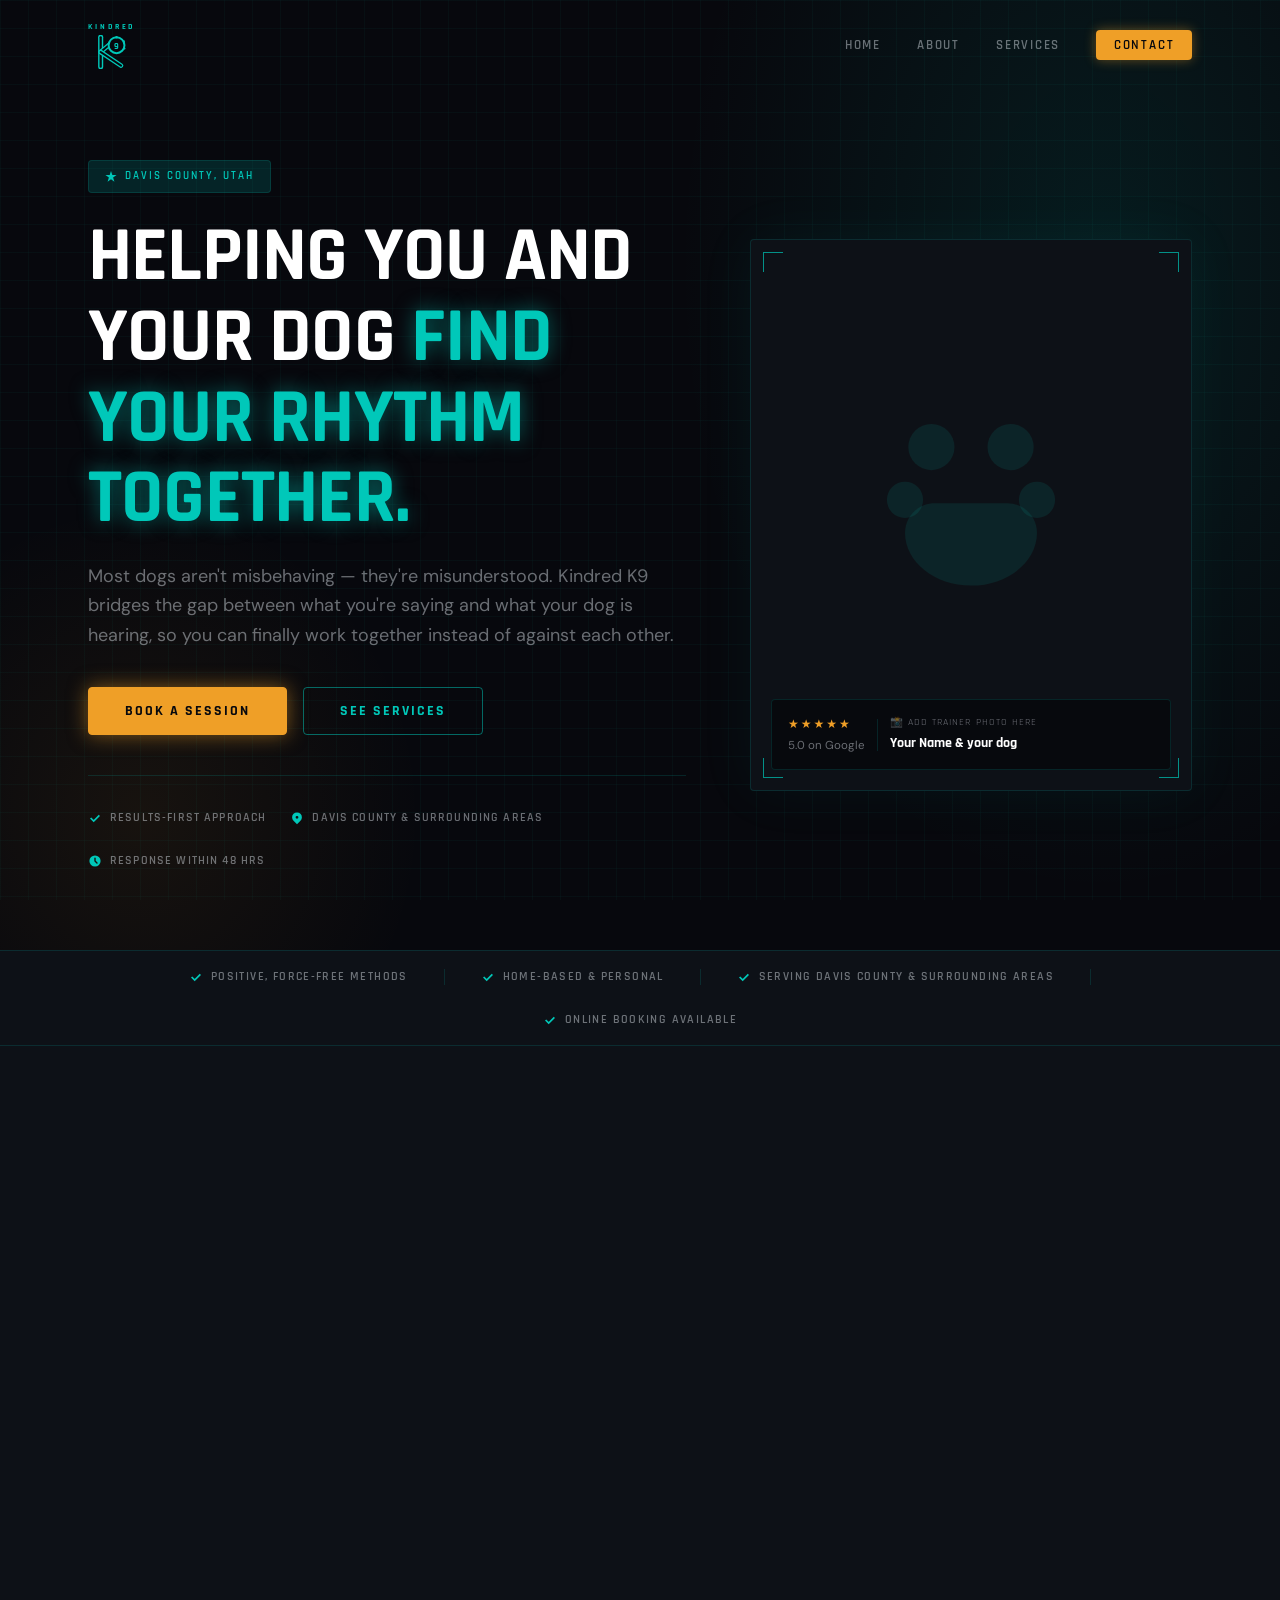
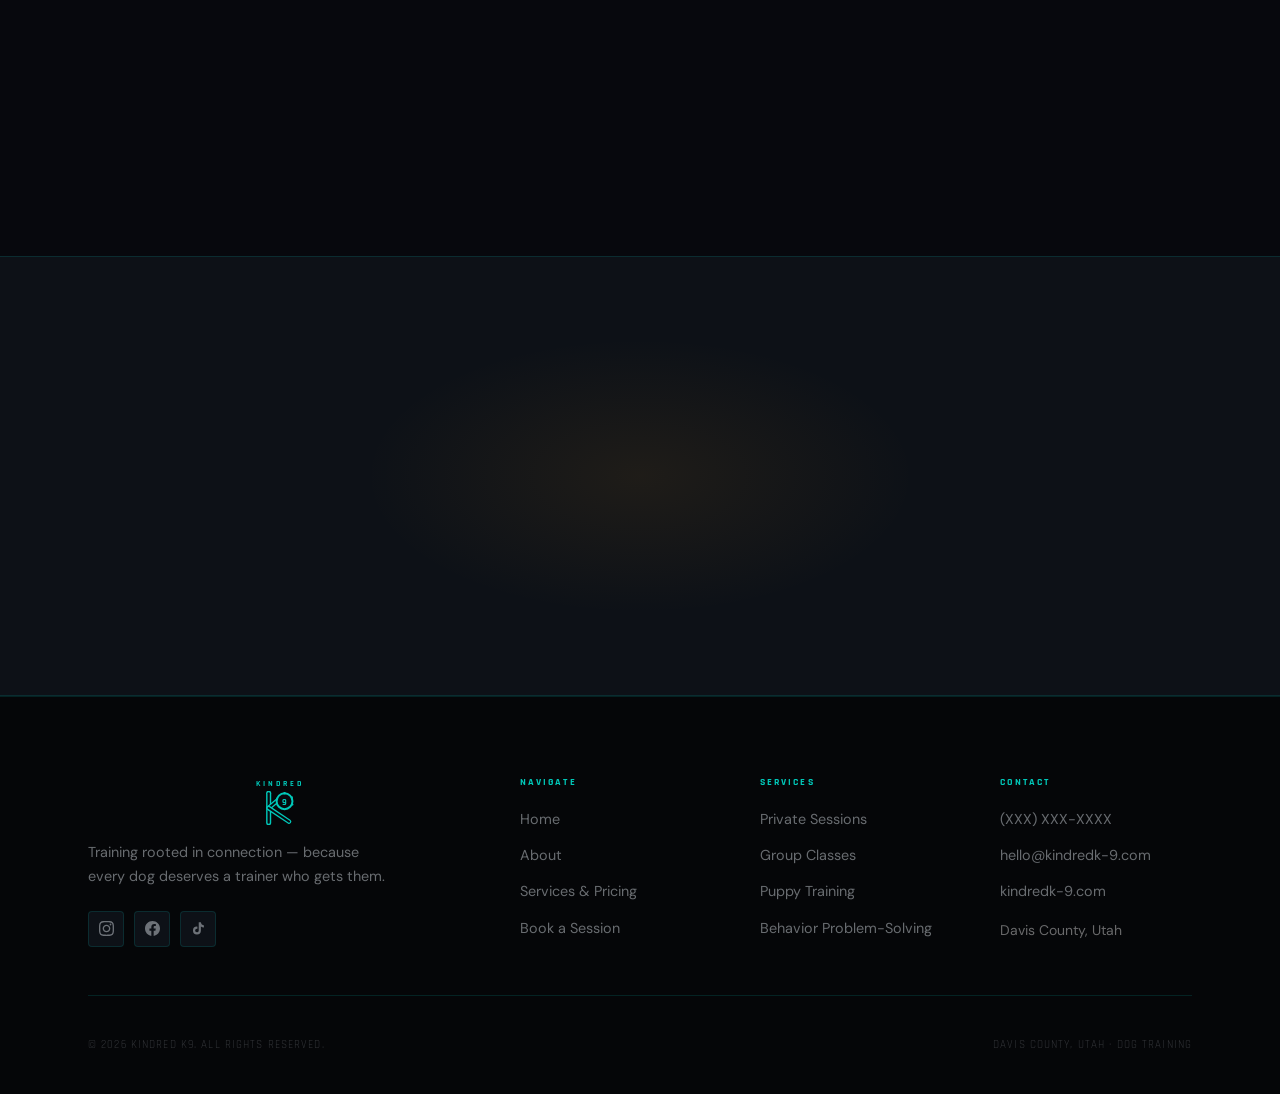
==== commit d400b553: "feat: K9 neon tube logo with KINDRED stacked above" ====
--- a/index.html
+++ b/index.html
@@ -27,22 +27,20 @@
   <nav class="site-nav" aria-label="Main navigation">
     <div class="nav-inner">
       <a href="index.html" class="nav-logo" aria-label="Kindred K9 home">
-        <svg viewBox="0 0 36 36" fill="currentColor" aria-hidden="true">
-          <rect x="2" y="2" width="6" height="32" rx="1"/>
-          <rect x="8" y="9" width="10" height="4"/>
-          <rect x="18" y="3" width="4" height="10"/>
-          <rect x="18" y="3" width="16" height="4"/>
-          <rect x="8" y="23" width="10" height="4"/>
-          <rect x="18" y="23" width="4" height="10"/>
-          <rect x="18" y="29" width="16" height="4"/>
-          <circle cx="8" cy="11" r="2.5"/>
-          <circle cx="20" cy="3" r="2.5"/>
-          <circle cx="34" cy="5" r="2"/>
-          <circle cx="8" cy="25" r="2.5"/>
-          <circle cx="20" cy="33" r="2.5"/>
-          <circle cx="34" cy="31" r="2"/>
+        <span class="nav-logo-kindred">KINDRED</span>
+        <svg viewBox="0 0 60 60" fill="none" xmlns="http://www.w3.org/2000/svg" aria-hidden="true">
+          <line x1="10" y1="4" x2="10" y2="56" stroke="currentColor" stroke-width="9" stroke-linecap="round"/>
+          <line x1="10" y1="4" x2="10" y2="56" stroke="#07080D" stroke-width="4" stroke-linecap="round"/>
+          <line x1="10" y1="30" x2="36" y2="8" stroke="currentColor" stroke-width="8" stroke-linecap="round"/>
+          <line x1="10" y1="30" x2="36" y2="8" stroke="#07080D" stroke-width="3.5" stroke-linecap="round"/>
+          <line x1="10" y1="30" x2="46" y2="54" stroke="currentColor" stroke-width="8" stroke-linecap="round"/>
+          <line x1="10" y1="30" x2="46" y2="54" stroke="#07080D" stroke-width="3.5" stroke-linecap="round"/>
+          <circle cx="38" cy="18" r="14" stroke="currentColor" stroke-width="3.5" fill="#07080D"/>
+          <circle cx="38" cy="4" r="2.2" fill="currentColor"/>
+          <circle cx="51" cy="11" r="1.8" fill="currentColor"/>
+          <circle cx="52" cy="24" r="1.8" fill="currentColor"/>
+          <text x="38" y="24" text-anchor="middle" font-size="16" font-weight="700" fill="currentColor" font-family="Rajdhani, sans-serif">9</text>
         </svg>
-        KINDRED <span class="k9">K9</span>
       </a>
       <ul class="nav-links" role="list">
         <li><a href="index.html">Home</a></li>
@@ -60,16 +58,20 @@
   <div class="nav-overlay" role="dialog" aria-modal="true" aria-label="Navigation menu">
     <div class="nav-overlay-top">
       <a href="index.html" class="nav-logo">
-        <svg viewBox="0 0 36 36" fill="currentColor" aria-hidden="true" style="width:24px;height:24px">
-          <rect x="2" y="2" width="6" height="32" rx="1"/>
-          <rect x="8" y="9" width="10" height="4"/><rect x="18" y="3" width="4" height="10"/>
-          <rect x="18" y="3" width="16" height="4"/><rect x="8" y="23" width="10" height="4"/>
-          <rect x="18" y="23" width="4" height="10"/><rect x="18" y="29" width="16" height="4"/>
-          <circle cx="8" cy="11" r="2.5"/><circle cx="20" cy="3" r="2.5"/>
-          <circle cx="34" cy="5" r="2"/><circle cx="8" cy="25" r="2.5"/>
-          <circle cx="20" cy="33" r="2.5"/><circle cx="34" cy="31" r="2"/>
+        <span class="nav-logo-kindred">KINDRED</span>
+        <svg viewBox="0 0 60 60" fill="none" xmlns="http://www.w3.org/2000/svg" aria-hidden="true">
+          <line x1="10" y1="4" x2="10" y2="56" stroke="currentColor" stroke-width="9" stroke-linecap="round"/>
+          <line x1="10" y1="4" x2="10" y2="56" stroke="#07080D" stroke-width="4" stroke-linecap="round"/>
+          <line x1="10" y1="30" x2="36" y2="8" stroke="currentColor" stroke-width="8" stroke-linecap="round"/>
+          <line x1="10" y1="30" x2="36" y2="8" stroke="#07080D" stroke-width="3.5" stroke-linecap="round"/>
+          <line x1="10" y1="30" x2="46" y2="54" stroke="currentColor" stroke-width="8" stroke-linecap="round"/>
+          <line x1="10" y1="30" x2="46" y2="54" stroke="#07080D" stroke-width="3.5" stroke-linecap="round"/>
+          <circle cx="38" cy="18" r="14" stroke="currentColor" stroke-width="3.5" fill="#07080D"/>
+          <circle cx="38" cy="4" r="2.2" fill="currentColor"/>
+          <circle cx="51" cy="11" r="1.8" fill="currentColor"/>
+          <circle cx="52" cy="24" r="1.8" fill="currentColor"/>
+          <text x="38" y="24" text-anchor="middle" font-size="16" font-weight="700" fill="currentColor" font-family="Rajdhani, sans-serif">9</text>
         </svg>
-        KINDRED <span class="k9">K9</span>
       </a>
       <button class="nav-overlay-close" aria-label="Close menu">&#x2715;</button>
     </div>
@@ -388,16 +390,20 @@
       <div class="footer-grid">
         <div class="footer-brand">
           <a href="index.html" class="nav-logo">
-            <svg viewBox="0 0 36 36" fill="currentColor" aria-hidden="true" style="width:22px;height:22px">
-              <rect x="2" y="2" width="6" height="32" rx="1"/>
-              <rect x="8" y="9" width="10" height="4"/><rect x="18" y="3" width="4" height="10"/>
-              <rect x="18" y="3" width="16" height="4"/><rect x="8" y="23" width="10" height="4"/>
-              <rect x="18" y="23" width="4" height="10"/><rect x="18" y="29" width="16" height="4"/>
-              <circle cx="8" cy="11" r="2.5"/><circle cx="20" cy="3" r="2.5"/>
-              <circle cx="34" cy="5" r="2"/><circle cx="8" cy="25" r="2.5"/>
-              <circle cx="20" cy="33" r="2.5"/><circle cx="34" cy="31" r="2"/>
-            </svg>
-            KINDRED <span class="k9">K9</span>
+            <span class="nav-logo-kindred">KINDRED</span>
+        <svg viewBox="0 0 60 60" fill="none" xmlns="http://www.w3.org/2000/svg" aria-hidden="true">
+          <line x1="10" y1="4" x2="10" y2="56" stroke="currentColor" stroke-width="9" stroke-linecap="round"/>
+          <line x1="10" y1="4" x2="10" y2="56" stroke="#07080D" stroke-width="4" stroke-linecap="round"/>
+          <line x1="10" y1="30" x2="36" y2="8" stroke="currentColor" stroke-width="8" stroke-linecap="round"/>
+          <line x1="10" y1="30" x2="36" y2="8" stroke="#07080D" stroke-width="3.5" stroke-linecap="round"/>
+          <line x1="10" y1="30" x2="46" y2="54" stroke="currentColor" stroke-width="8" stroke-linecap="round"/>
+          <line x1="10" y1="30" x2="46" y2="54" stroke="#07080D" stroke-width="3.5" stroke-linecap="round"/>
+          <circle cx="38" cy="18" r="14" stroke="currentColor" stroke-width="3.5" fill="#07080D"/>
+          <circle cx="38" cy="4" r="2.2" fill="currentColor"/>
+          <circle cx="51" cy="11" r="1.8" fill="currentColor"/>
+          <circle cx="52" cy="24" r="1.8" fill="currentColor"/>
+          <text x="38" y="24" text-anchor="middle" font-size="16" font-weight="700" fill="currentColor" font-family="Rajdhani, sans-serif">9</text>
+        </svg>
           </a>
           <p>Training rooted in connection — because every dog deserves a trainer who gets them.</p>
           <div class="footer-social">
--- a/css/styles.css
+++ b/css/styles.css
@@ -188,15 +188,18 @@
 }
 
 .nav-logo {
-  display: flex; align-items: center; gap: 0.5rem;
-  font-family: var(--font-display);
-  font-size: 1.2rem; font-weight: 700;
-  letter-spacing: 0.1em; text-transform: uppercase;
+  display: flex; flex-direction: column; align-items: center; gap: 1px;
   color: white; transition: opacity var(--transition);
+  text-decoration: none;
 }
 .nav-logo:hover { opacity: 0.8; }
-.nav-logo svg { width: 24px; height: 24px; flex-shrink: 0; color: var(--cyan); }
-.nav-logo .k9 { color: var(--cyan); }
+.nav-logo svg { height: 34px; width: auto; flex-shrink: 0; color: var(--cyan); }
+.nav-logo-kindred {
+  font-family: var(--font-display);
+  font-size: 0.52rem; font-weight: 700;
+  letter-spacing: 0.35em; text-transform: uppercase;
+  color: var(--cyan);
+}
 
 .nav-links { display: flex; align-items: center; gap: 2.25rem; }
 .nav-links a {
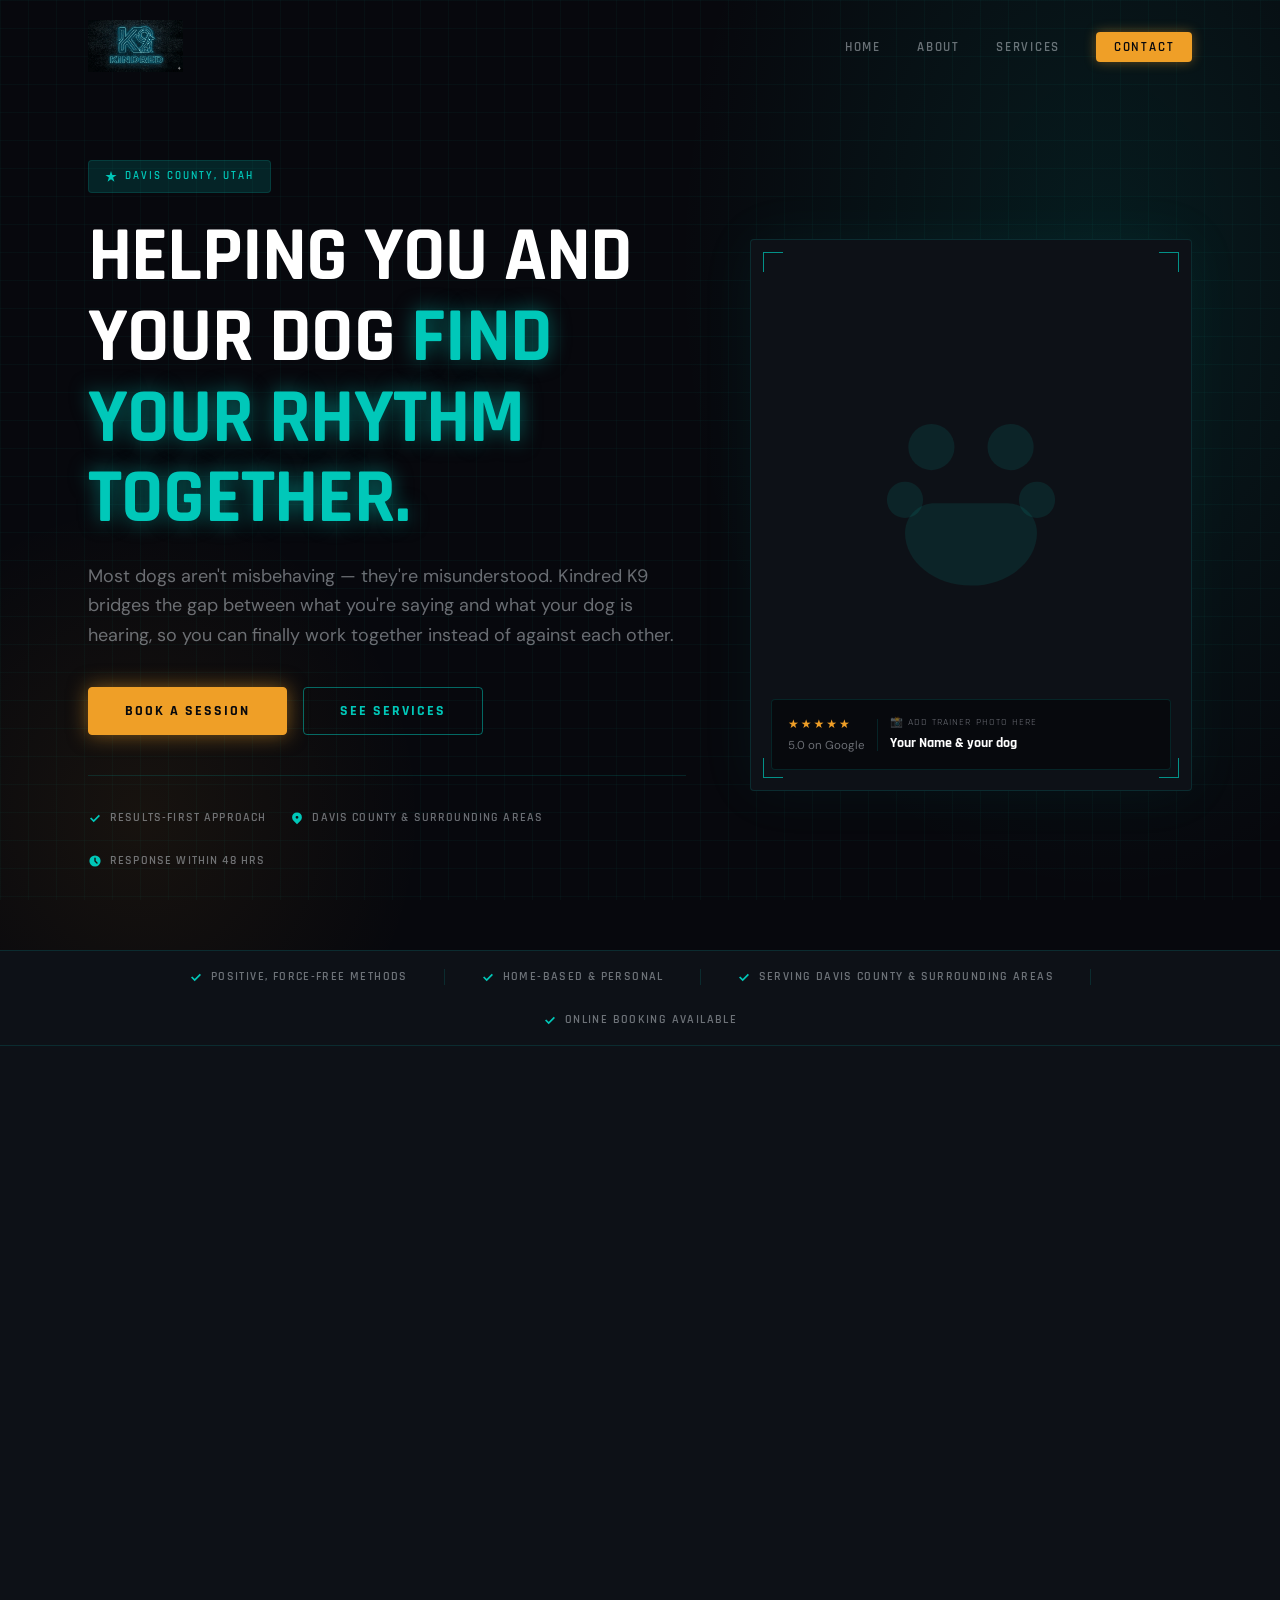
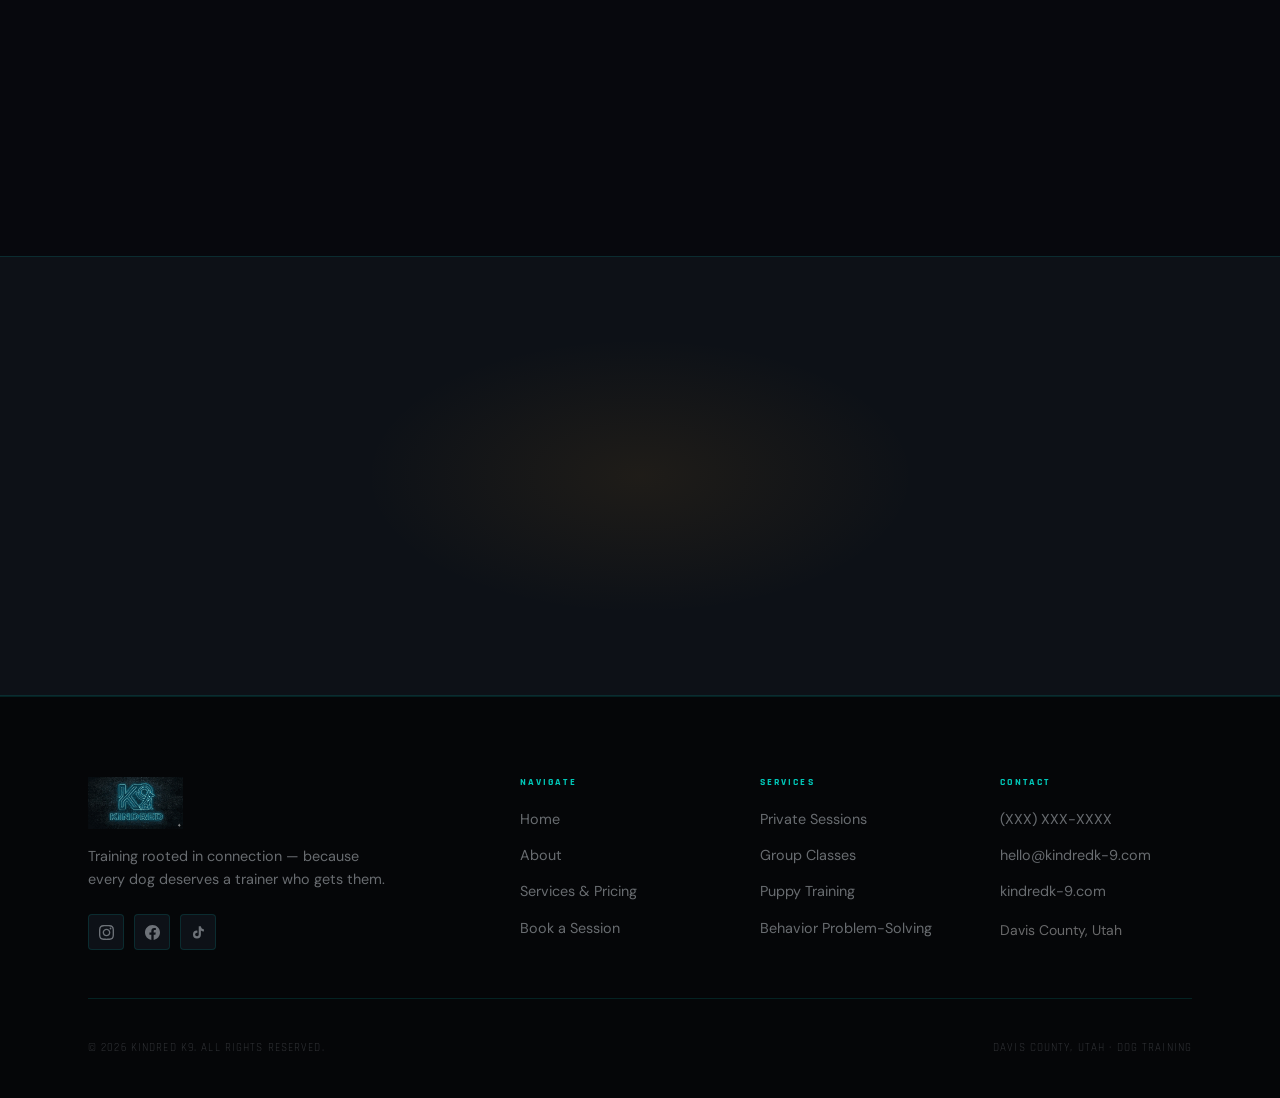
==== commit 59a7de68: "feat: use actual kindred-logo.svg with screen blend mode in nav" ====
--- a/index.html
+++ b/index.html
@@ -27,20 +27,7 @@
   <nav class="site-nav" aria-label="Main navigation">
     <div class="nav-inner">
       <a href="index.html" class="nav-logo" aria-label="Kindred K9 home">
-        <span class="nav-logo-kindred">KINDRED</span>
-        <svg viewBox="0 0 60 60" fill="none" xmlns="http://www.w3.org/2000/svg" aria-hidden="true">
-          <line x1="10" y1="4" x2="10" y2="56" stroke="currentColor" stroke-width="9" stroke-linecap="round"/>
-          <line x1="10" y1="4" x2="10" y2="56" stroke="#07080D" stroke-width="4" stroke-linecap="round"/>
-          <line x1="10" y1="30" x2="36" y2="8" stroke="currentColor" stroke-width="8" stroke-linecap="round"/>
-          <line x1="10" y1="30" x2="36" y2="8" stroke="#07080D" stroke-width="3.5" stroke-linecap="round"/>
-          <line x1="10" y1="30" x2="46" y2="54" stroke="currentColor" stroke-width="8" stroke-linecap="round"/>
-          <line x1="10" y1="30" x2="46" y2="54" stroke="#07080D" stroke-width="3.5" stroke-linecap="round"/>
-          <circle cx="38" cy="18" r="14" stroke="currentColor" stroke-width="3.5" fill="#07080D"/>
-          <circle cx="38" cy="4" r="2.2" fill="currentColor"/>
-          <circle cx="51" cy="11" r="1.8" fill="currentColor"/>
-          <circle cx="52" cy="24" r="1.8" fill="currentColor"/>
-          <text x="38" y="24" text-anchor="middle" font-size="16" font-weight="700" fill="currentColor" font-family="Rajdhani, sans-serif">9</text>
-        </svg>
+        <img src="img/kindred-logo.svg" alt="Kindred K9">
       </a>
       <ul class="nav-links" role="list">
         <li><a href="index.html">Home</a></li>
@@ -58,20 +45,7 @@
   <div class="nav-overlay" role="dialog" aria-modal="true" aria-label="Navigation menu">
     <div class="nav-overlay-top">
       <a href="index.html" class="nav-logo">
-        <span class="nav-logo-kindred">KINDRED</span>
-        <svg viewBox="0 0 60 60" fill="none" xmlns="http://www.w3.org/2000/svg" aria-hidden="true">
-          <line x1="10" y1="4" x2="10" y2="56" stroke="currentColor" stroke-width="9" stroke-linecap="round"/>
-          <line x1="10" y1="4" x2="10" y2="56" stroke="#07080D" stroke-width="4" stroke-linecap="round"/>
-          <line x1="10" y1="30" x2="36" y2="8" stroke="currentColor" stroke-width="8" stroke-linecap="round"/>
-          <line x1="10" y1="30" x2="36" y2="8" stroke="#07080D" stroke-width="3.5" stroke-linecap="round"/>
-          <line x1="10" y1="30" x2="46" y2="54" stroke="currentColor" stroke-width="8" stroke-linecap="round"/>
-          <line x1="10" y1="30" x2="46" y2="54" stroke="#07080D" stroke-width="3.5" stroke-linecap="round"/>
-          <circle cx="38" cy="18" r="14" stroke="currentColor" stroke-width="3.5" fill="#07080D"/>
-          <circle cx="38" cy="4" r="2.2" fill="currentColor"/>
-          <circle cx="51" cy="11" r="1.8" fill="currentColor"/>
-          <circle cx="52" cy="24" r="1.8" fill="currentColor"/>
-          <text x="38" y="24" text-anchor="middle" font-size="16" font-weight="700" fill="currentColor" font-family="Rajdhani, sans-serif">9</text>
-        </svg>
+        <img src="img/kindred-logo.svg" alt="Kindred K9">
       </a>
       <button class="nav-overlay-close" aria-label="Close menu">&#x2715;</button>
     </div>
@@ -390,20 +364,7 @@
       <div class="footer-grid">
         <div class="footer-brand">
           <a href="index.html" class="nav-logo">
-            <span class="nav-logo-kindred">KINDRED</span>
-        <svg viewBox="0 0 60 60" fill="none" xmlns="http://www.w3.org/2000/svg" aria-hidden="true">
-          <line x1="10" y1="4" x2="10" y2="56" stroke="currentColor" stroke-width="9" stroke-linecap="round"/>
-          <line x1="10" y1="4" x2="10" y2="56" stroke="#07080D" stroke-width="4" stroke-linecap="round"/>
-          <line x1="10" y1="30" x2="36" y2="8" stroke="currentColor" stroke-width="8" stroke-linecap="round"/>
-          <line x1="10" y1="30" x2="36" y2="8" stroke="#07080D" stroke-width="3.5" stroke-linecap="round"/>
-          <line x1="10" y1="30" x2="46" y2="54" stroke="currentColor" stroke-width="8" stroke-linecap="round"/>
-          <line x1="10" y1="30" x2="46" y2="54" stroke="#07080D" stroke-width="3.5" stroke-linecap="round"/>
-          <circle cx="38" cy="18" r="14" stroke="currentColor" stroke-width="3.5" fill="#07080D"/>
-          <circle cx="38" cy="4" r="2.2" fill="currentColor"/>
-          <circle cx="51" cy="11" r="1.8" fill="currentColor"/>
-          <circle cx="52" cy="24" r="1.8" fill="currentColor"/>
-          <text x="38" y="24" text-anchor="middle" font-size="16" font-weight="700" fill="currentColor" font-family="Rajdhani, sans-serif">9</text>
-        </svg>
+            <img src="img/kindred-logo.svg" alt="Kindred K9">
           </a>
           <p>Training rooted in connection — because every dog deserves a trainer who gets them.</p>
           <div class="footer-social">
--- a/css/styles.css
+++ b/css/styles.css
@@ -188,18 +188,12 @@
 }
 
 .nav-logo {
-  display: flex; flex-direction: column; align-items: center; gap: 1px;
+  display: flex; align-items: center;
   color: white; transition: opacity var(--transition);
   text-decoration: none;
 }
 .nav-logo:hover { opacity: 0.8; }
-.nav-logo svg { height: 34px; width: auto; flex-shrink: 0; color: var(--cyan); }
-.nav-logo-kindred {
-  font-family: var(--font-display);
-  font-size: 0.52rem; font-weight: 700;
-  letter-spacing: 0.35em; text-transform: uppercase;
-  color: var(--cyan);
-}
+.nav-logo img { height: 52px; width: auto; mix-blend-mode: screen; }
 
 .nav-links { display: flex; align-items: center; gap: 2.25rem; }
 .nav-links a {
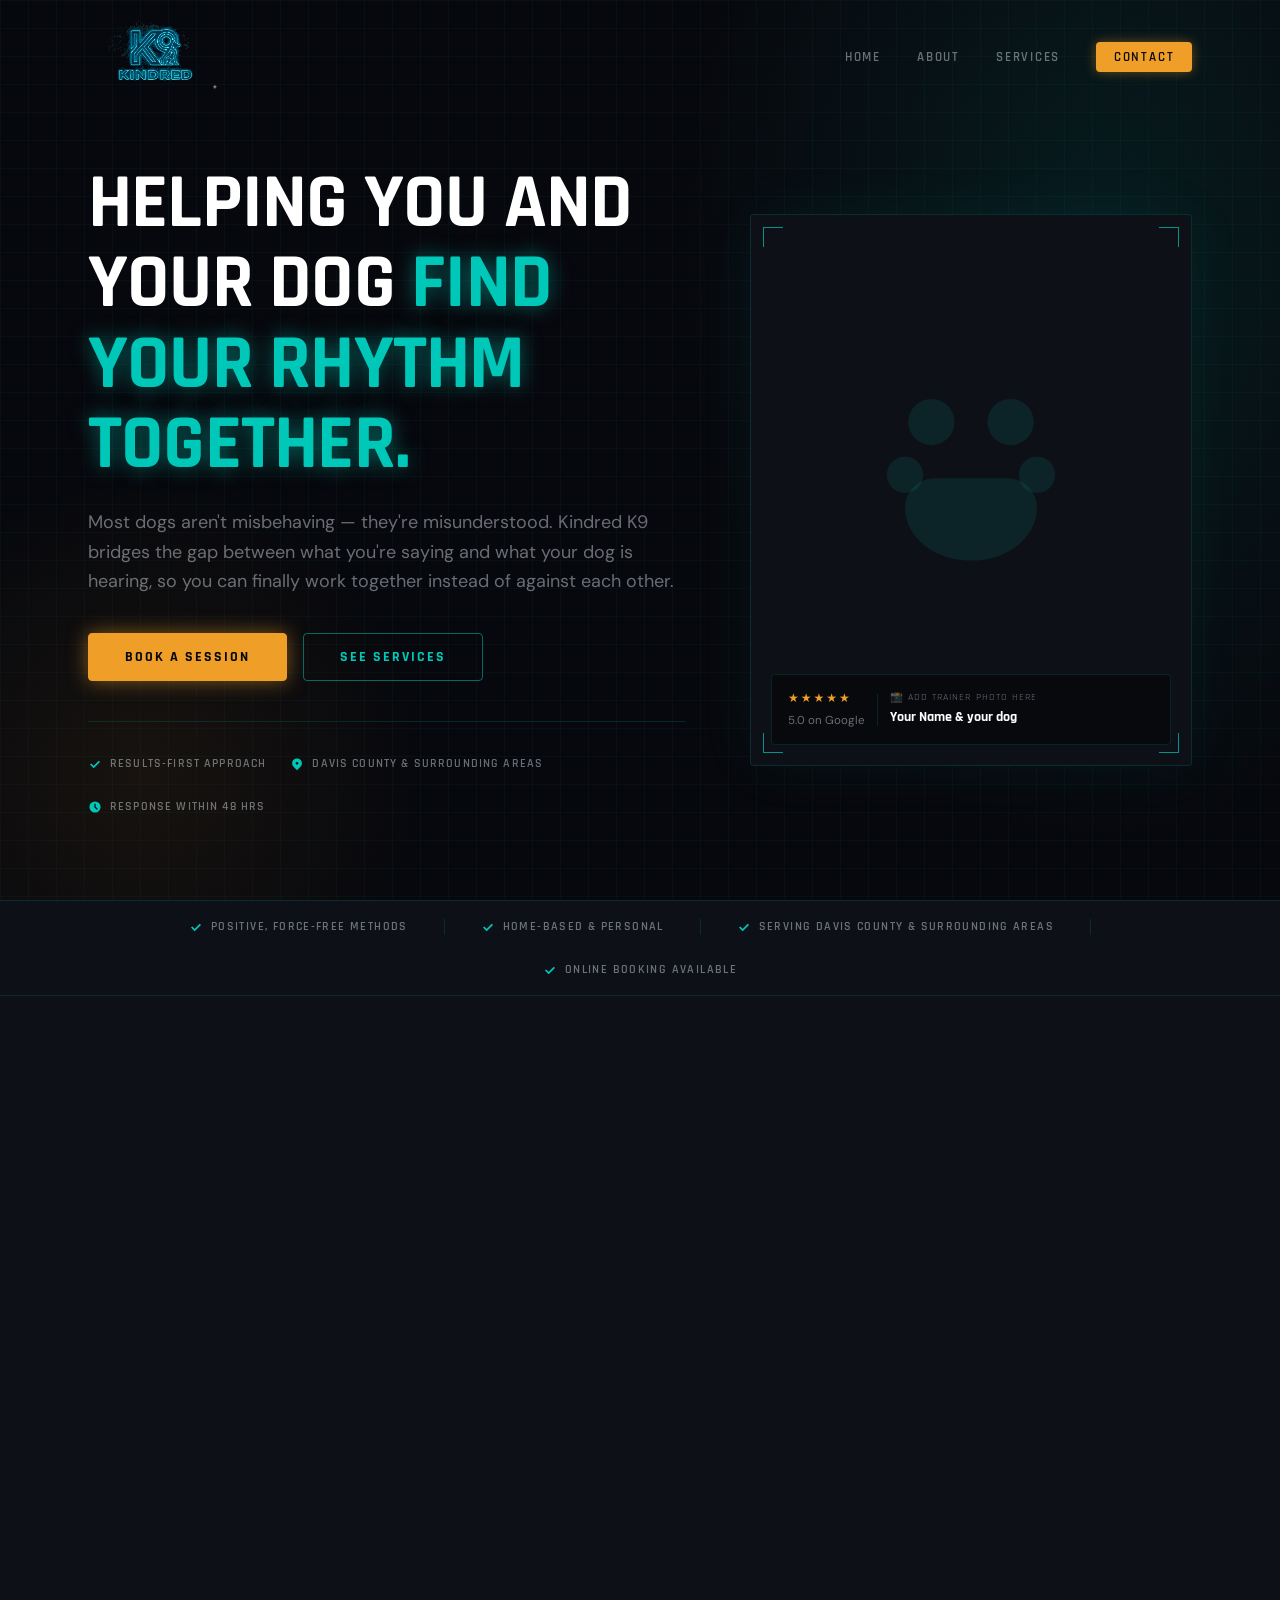
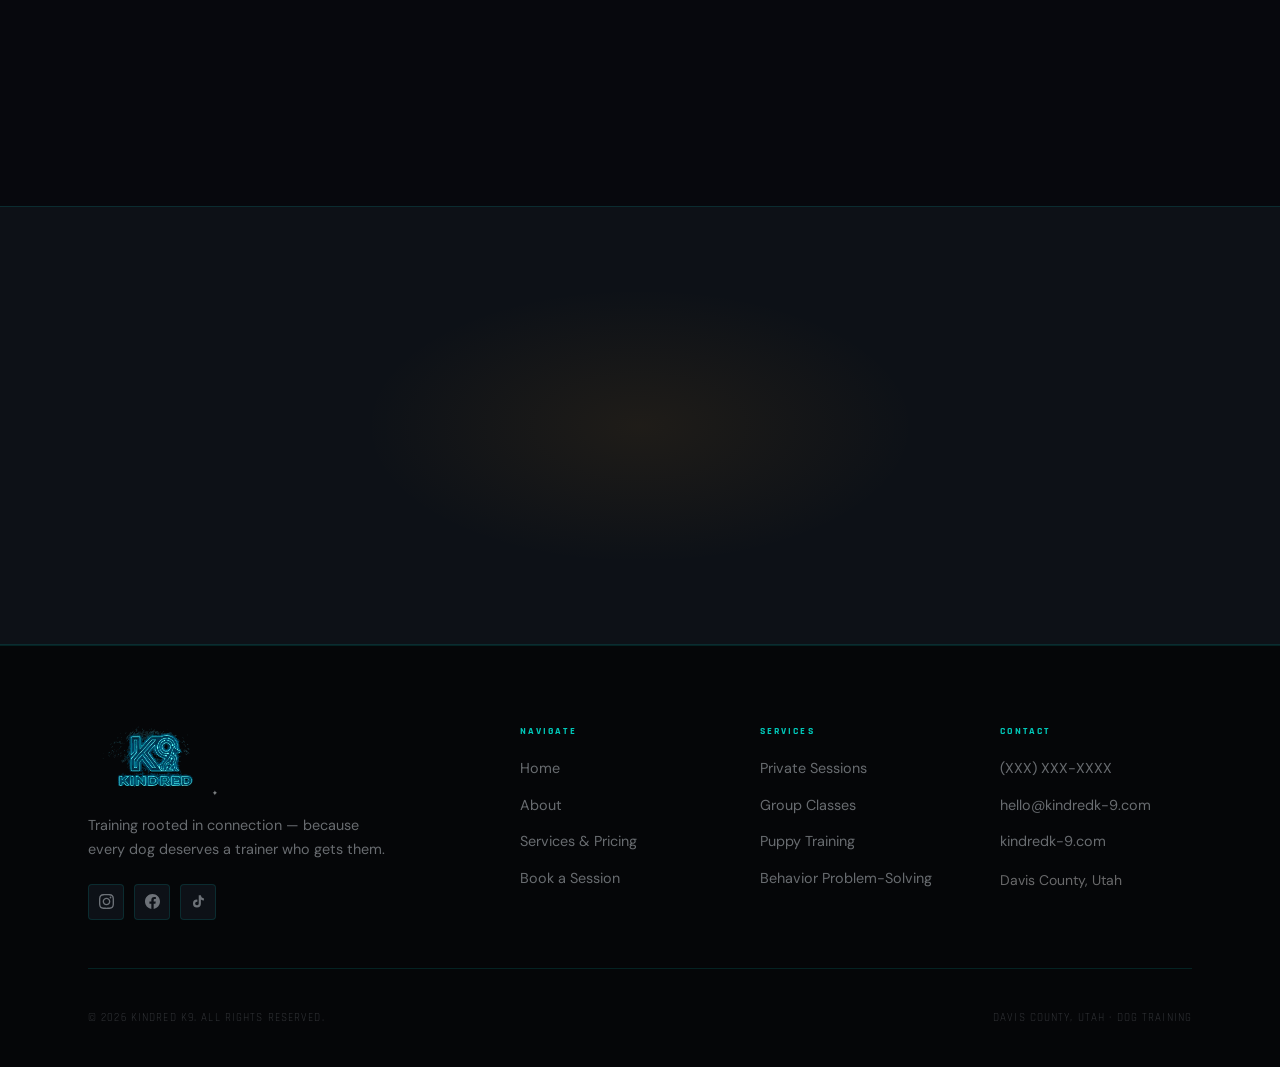
==== commit b3d2fbac: "fix: transparent logo bg, remove hero badge, sharpen/enlarge logo" ====
--- a/index.html
+++ b/index.html
@@ -66,12 +66,7 @@
       <div class="hero-inner">
 
         <div class="hero-content">
-          <div class="hero-badge">
-            <svg viewBox="0 0 14 14" fill="currentColor" aria-hidden="true">
-              <path d="M7 0l1.545 4.758H13.5l-4.045 2.94 1.545 4.757L7 9.516l-3.999 2.939 1.545-4.757L.5 4.758h4.955z"/>
-            </svg>
-            Davis County, Utah
-          </div>
+
 
           <h1>Helping you and your dog <em>find your rhythm together.</em></h1>
 
--- a/css/styles.css
+++ b/css/styles.css
@@ -193,7 +193,7 @@
   text-decoration: none;
 }
 .nav-logo:hover { opacity: 0.8; }
-.nav-logo img { height: 52px; width: auto; mix-blend-mode: screen; }
+.nav-logo img { height: 72px; width: auto; filter: contrast(1.2) saturate(1.4); }
 
 .nav-links { display: flex; align-items: center; gap: 2.25rem; }
 .nav-links a {
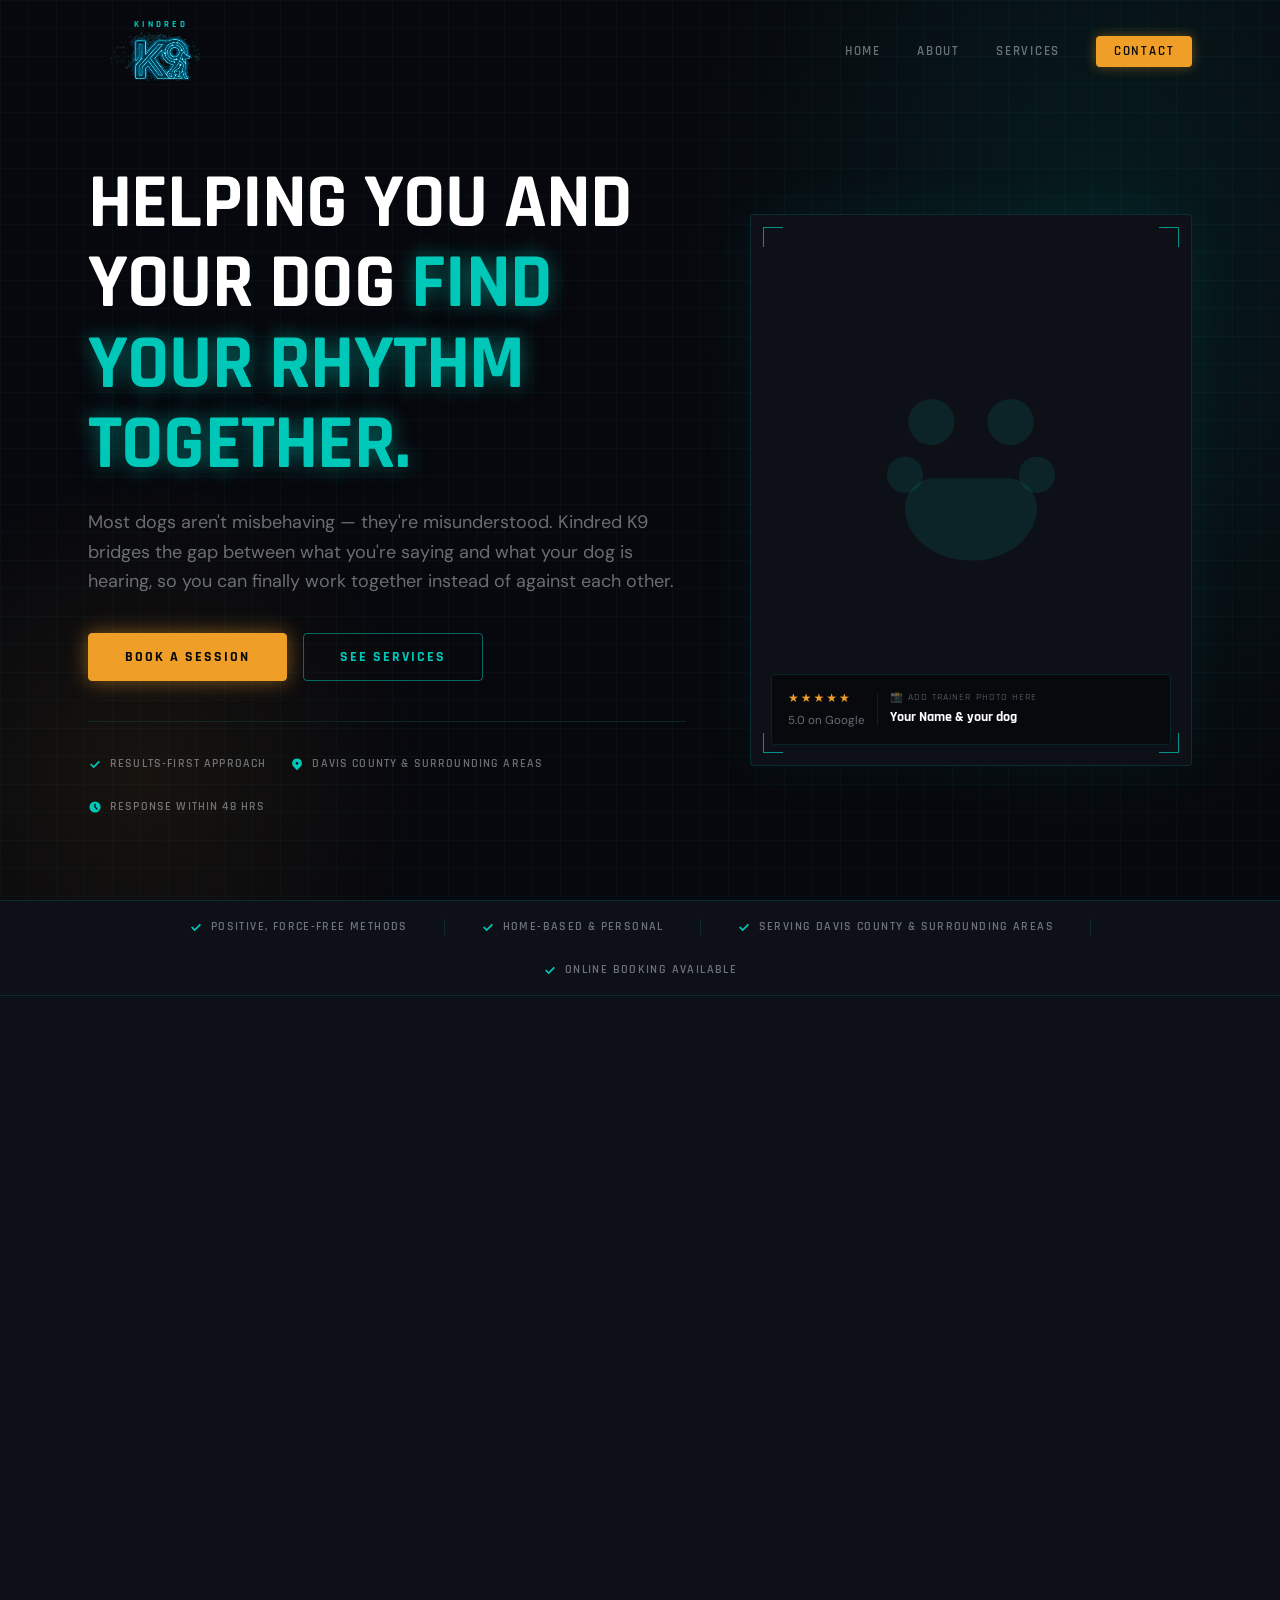
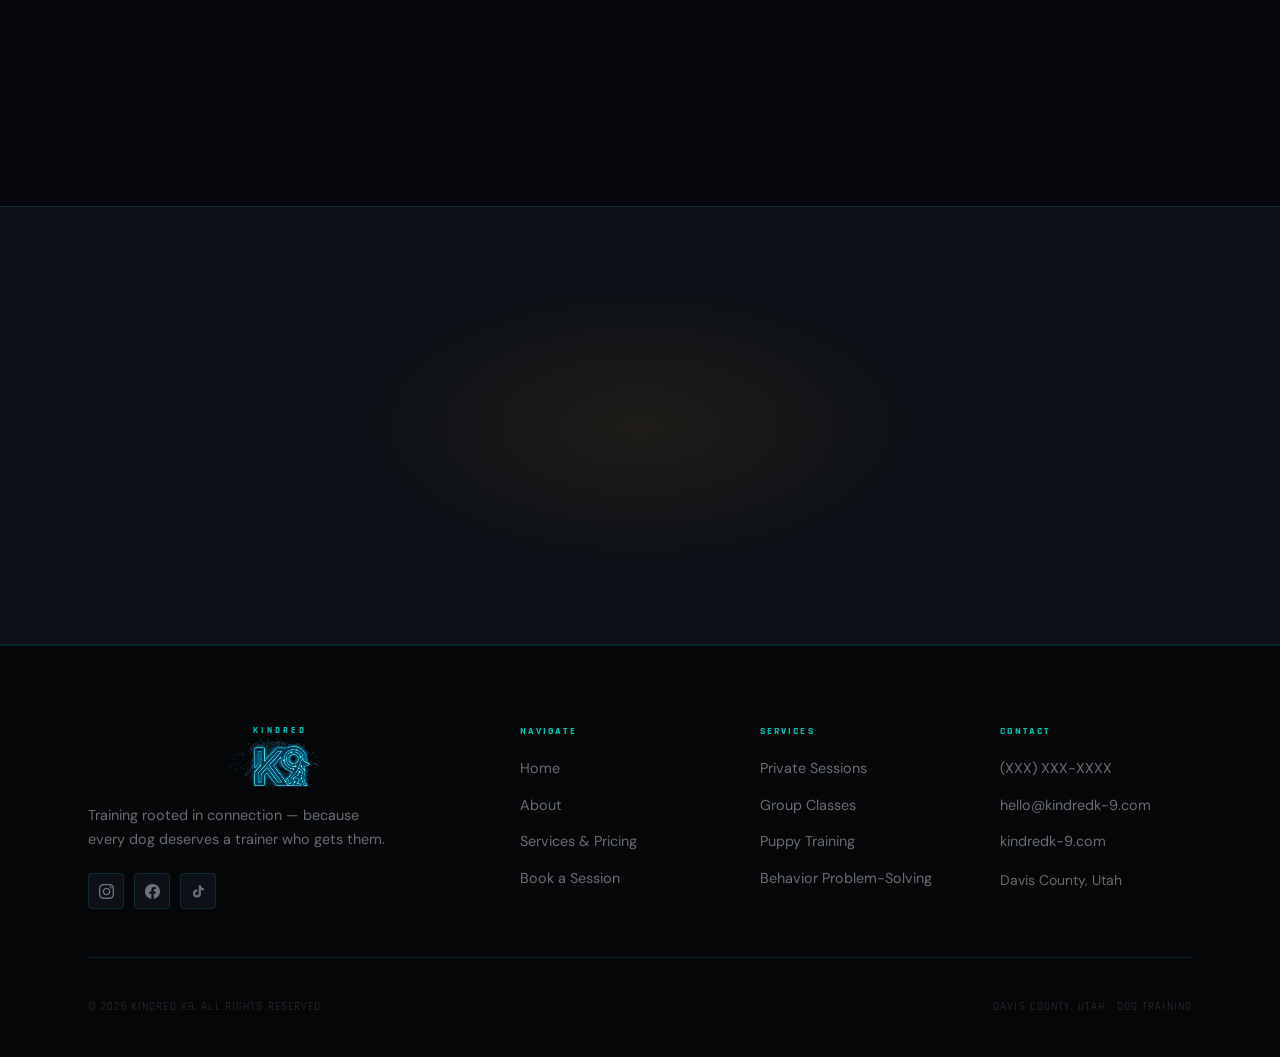
==== commit 307b153e: "feat: KINDRED text above K9 mark, crop SVG bottom" ====
--- a/index.html
+++ b/index.html
@@ -27,6 +27,7 @@
   <nav class="site-nav" aria-label="Main navigation">
     <div class="nav-inner">
       <a href="index.html" class="nav-logo" aria-label="Kindred K9 home">
+        <span class="nav-logo-kindred">KINDRED</span>
         <img src="img/kindred-logo.svg" alt="Kindred K9">
       </a>
       <ul class="nav-links" role="list">
@@ -45,6 +46,7 @@
   <div class="nav-overlay" role="dialog" aria-modal="true" aria-label="Navigation menu">
     <div class="nav-overlay-top">
       <a href="index.html" class="nav-logo">
+        <span class="nav-logo-kindred">KINDRED</span>
         <img src="img/kindred-logo.svg" alt="Kindred K9">
       </a>
       <button class="nav-overlay-close" aria-label="Close menu">&#x2715;</button>
@@ -359,7 +361,8 @@
       <div class="footer-grid">
         <div class="footer-brand">
           <a href="index.html" class="nav-logo">
-            <img src="img/kindred-logo.svg" alt="Kindred K9">
+            <span class="nav-logo-kindred">KINDRED</span>
+        <img src="img/kindred-logo.svg" alt="Kindred K9">
           </a>
           <p>Training rooted in connection — because every dog deserves a trainer who gets them.</p>
           <div class="footer-social">
--- a/css/styles.css
+++ b/css/styles.css
@@ -188,12 +188,18 @@
 }
 
 .nav-logo {
-  display: flex; align-items: center;
+  display: flex; flex-direction: column; align-items: center; gap: 0;
   color: white; transition: opacity var(--transition);
   text-decoration: none;
 }
 .nav-logo:hover { opacity: 0.8; }
-.nav-logo img { height: 72px; width: auto; filter: contrast(1.2) saturate(1.4); }
+.nav-logo-kindred {
+  font-family: var(--font-display);
+  font-size: 0.58rem; font-weight: 700;
+  letter-spacing: 0.35em; text-transform: uppercase;
+  color: var(--cyan); line-height: 1;
+}
+.nav-logo img { height: 52px; width: auto; filter: contrast(1.2) saturate(1.4); }
 
 .nav-links { display: flex; align-items: center; gap: 2.25rem; }
 .nav-links a {
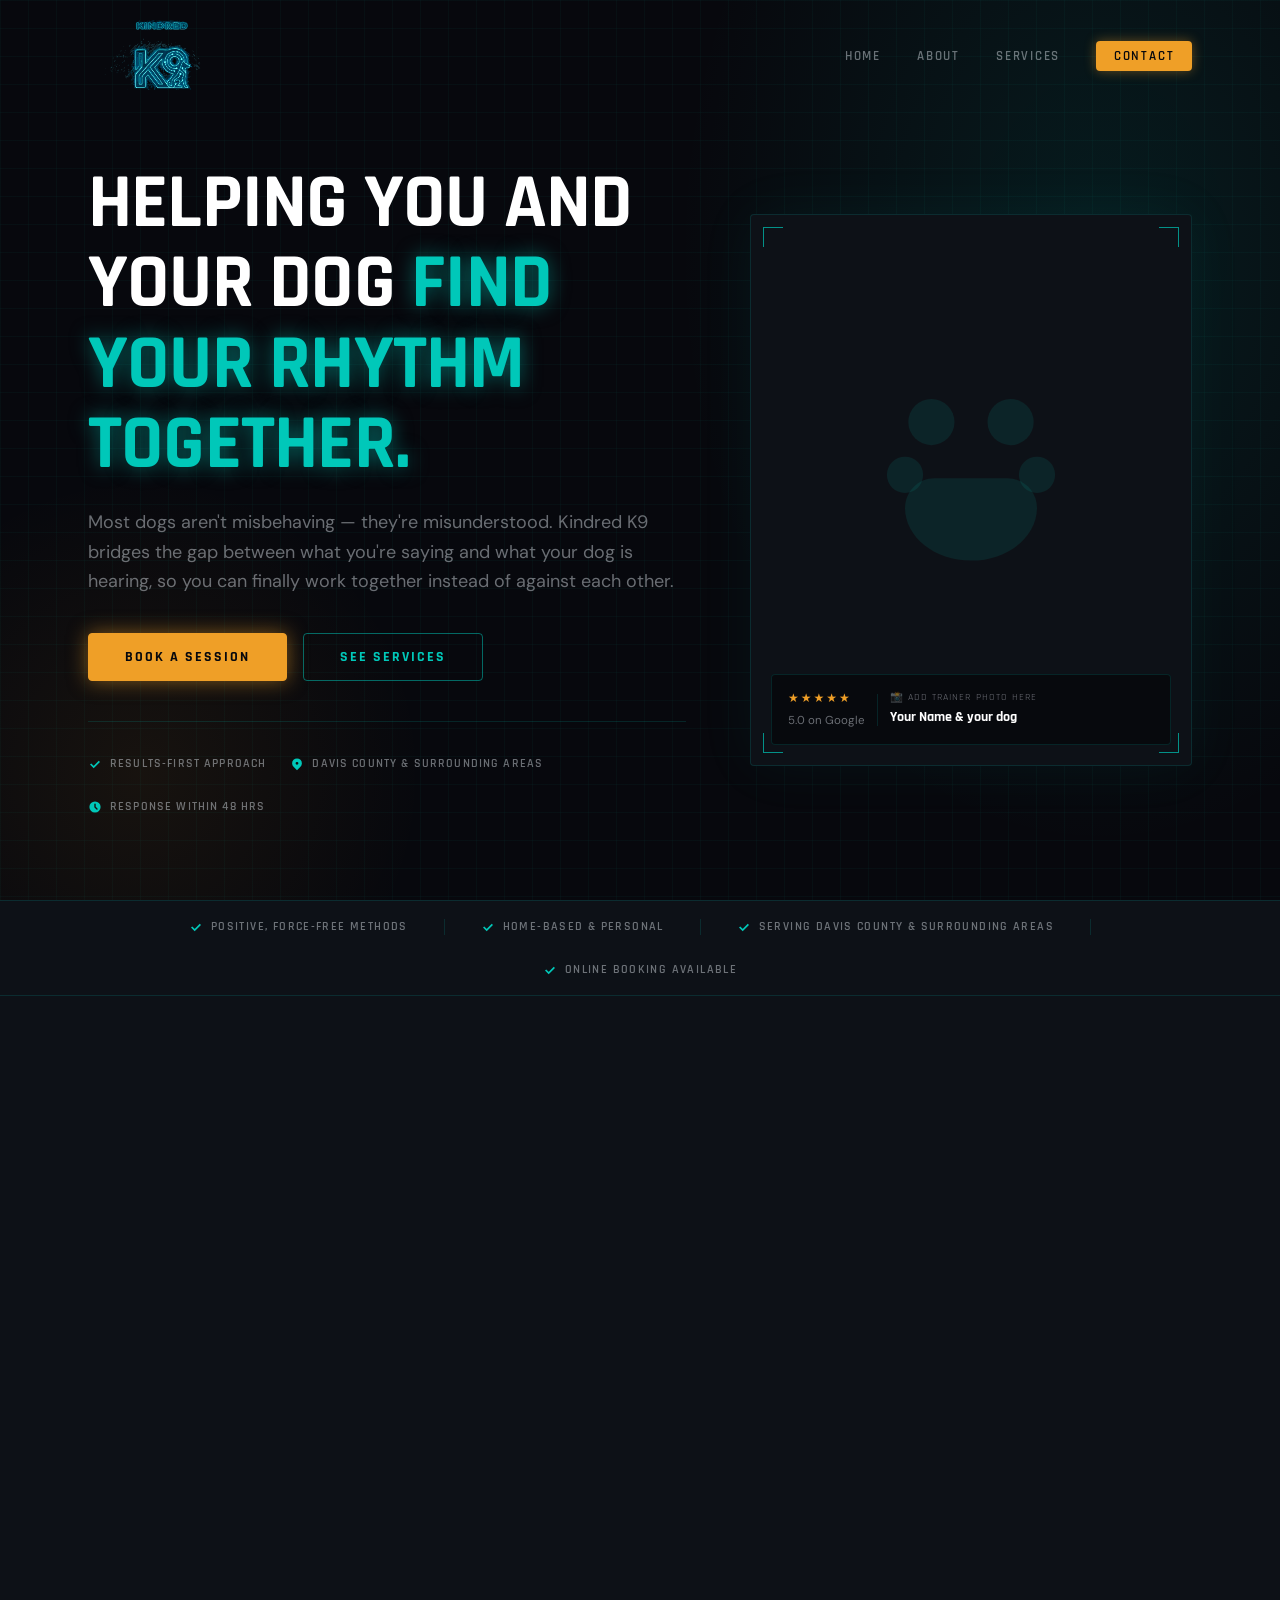
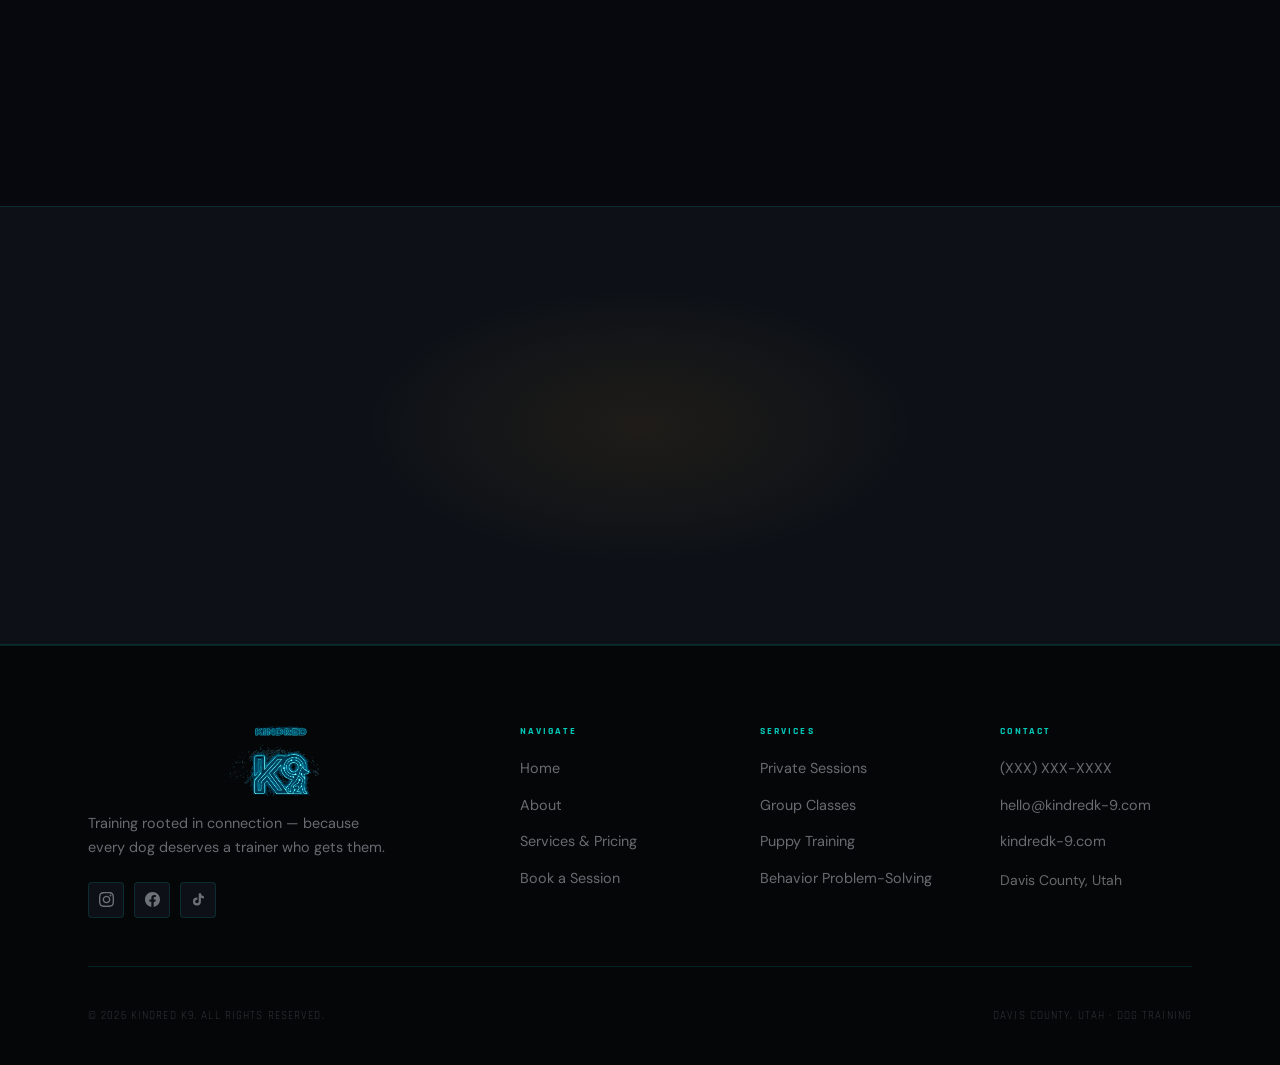
==== commit 4c915466: "feat: use original neon KINDRED letterform above K9 mark" ====
--- a/index.html
+++ b/index.html
@@ -27,8 +27,8 @@
   <nav class="site-nav" aria-label="Main navigation">
     <div class="nav-inner">
       <a href="index.html" class="nav-logo" aria-label="Kindred K9 home">
-        <span class="nav-logo-kindred">KINDRED</span>
-        <img src="img/kindred-logo.svg" alt="Kindred K9">
+        <img src="img/kindred-text.svg" alt="KINDRED" class="nav-logo-text">
+        <img src="img/kindred-logo.svg" alt="Kindred K9" class="nav-logo-mark">
       </a>
       <ul class="nav-links" role="list">
         <li><a href="index.html">Home</a></li>
@@ -46,8 +46,8 @@
   <div class="nav-overlay" role="dialog" aria-modal="true" aria-label="Navigation menu">
     <div class="nav-overlay-top">
       <a href="index.html" class="nav-logo">
-        <span class="nav-logo-kindred">KINDRED</span>
-        <img src="img/kindred-logo.svg" alt="Kindred K9">
+        <img src="img/kindred-text.svg" alt="KINDRED" class="nav-logo-text">
+        <img src="img/kindred-logo.svg" alt="Kindred K9" class="nav-logo-mark">
       </a>
       <button class="nav-overlay-close" aria-label="Close menu">&#x2715;</button>
     </div>
@@ -361,8 +361,8 @@
       <div class="footer-grid">
         <div class="footer-brand">
           <a href="index.html" class="nav-logo">
-            <span class="nav-logo-kindred">KINDRED</span>
-        <img src="img/kindred-logo.svg" alt="Kindred K9">
+            <img src="img/kindred-text.svg" alt="KINDRED" class="nav-logo-text">
+        <img src="img/kindred-logo.svg" alt="Kindred K9" class="nav-logo-mark">
           </a>
           <p>Training rooted in connection — because every dog deserves a trainer who gets them.</p>
           <div class="footer-social">
--- a/css/styles.css
+++ b/css/styles.css
@@ -193,13 +193,8 @@
   text-decoration: none;
 }
 .nav-logo:hover { opacity: 0.8; }
-.nav-logo-kindred {
-  font-family: var(--font-display);
-  font-size: 0.58rem; font-weight: 700;
-  letter-spacing: 0.35em; text-transform: uppercase;
-  color: var(--cyan); line-height: 1;
-}
-.nav-logo img { height: 52px; width: auto; filter: contrast(1.2) saturate(1.4); }
+.nav-logo-text { height: 18px; width: auto; filter: contrast(1.2) saturate(1.4); }
+.nav-logo-mark { height: 52px; width: auto; filter: contrast(1.2) saturate(1.4); }
 
 .nav-links { display: flex; align-items: center; gap: 2.25rem; }
 .nav-links a {
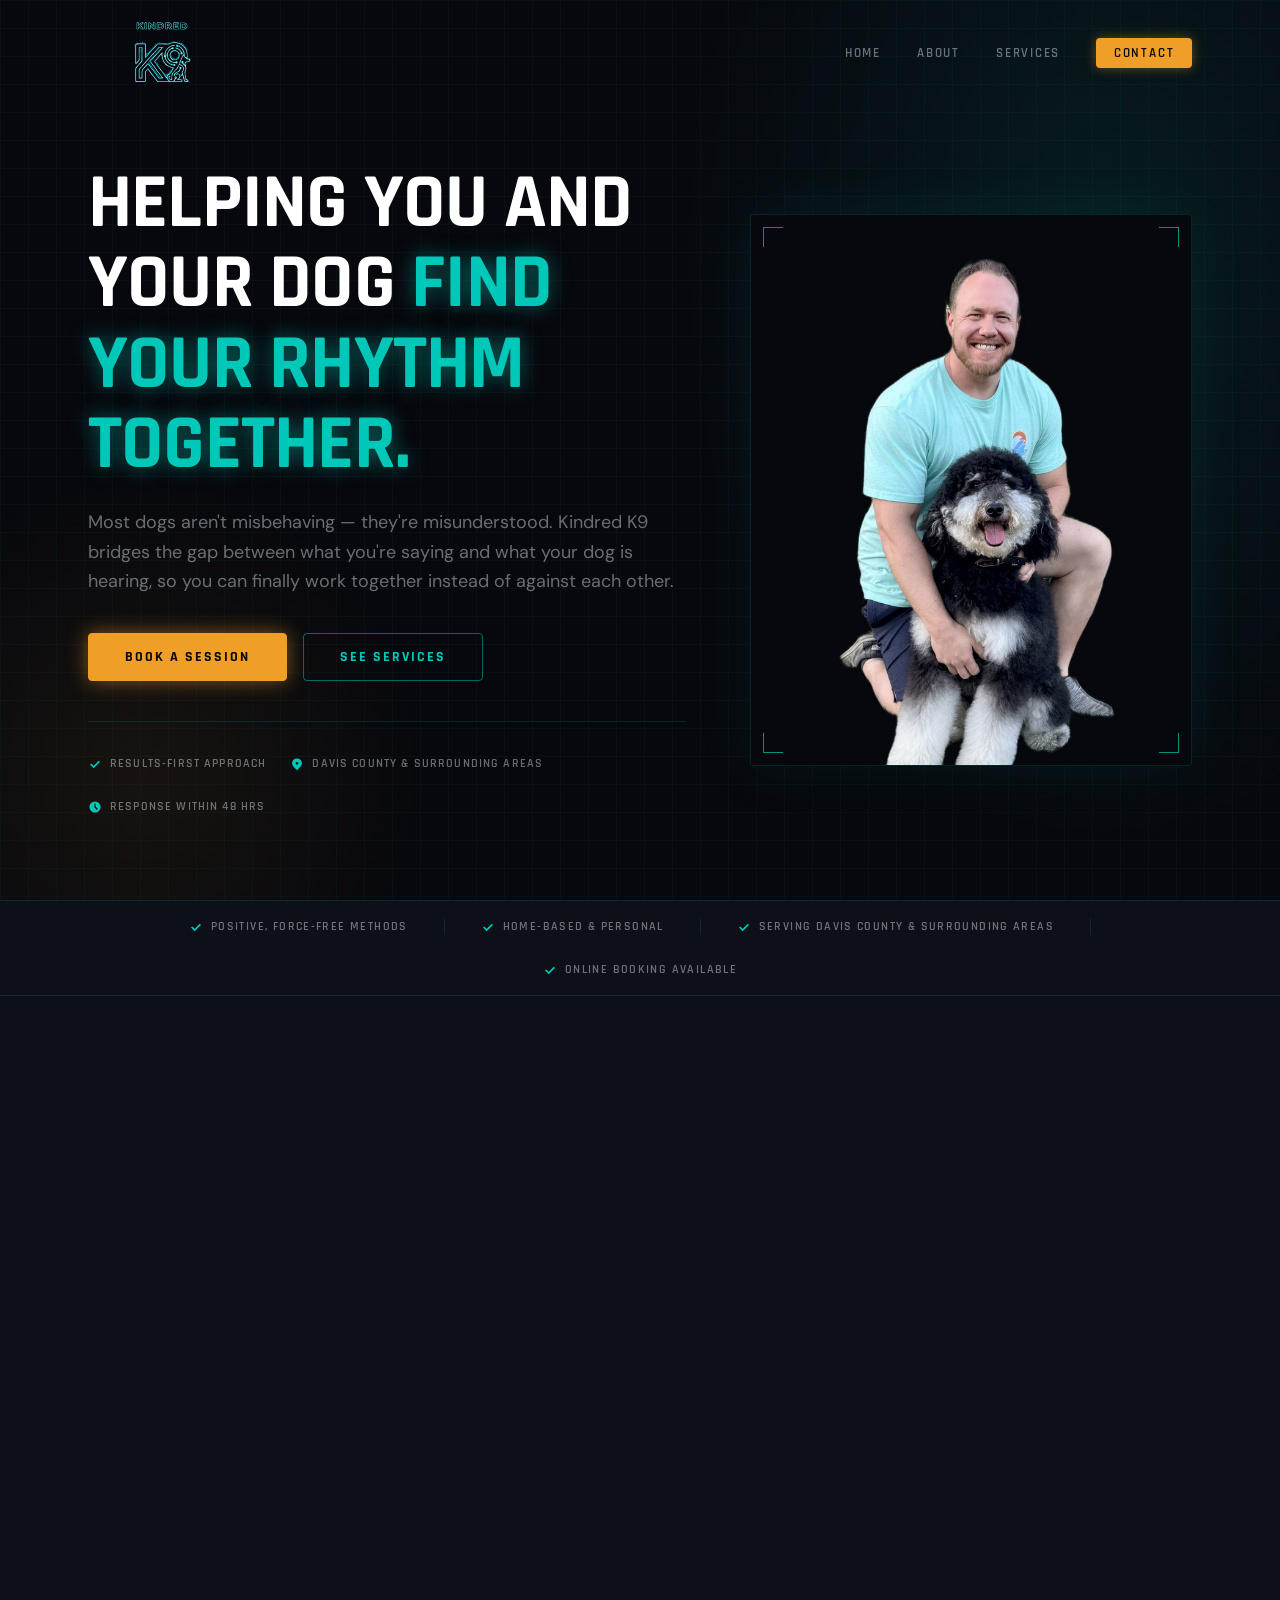
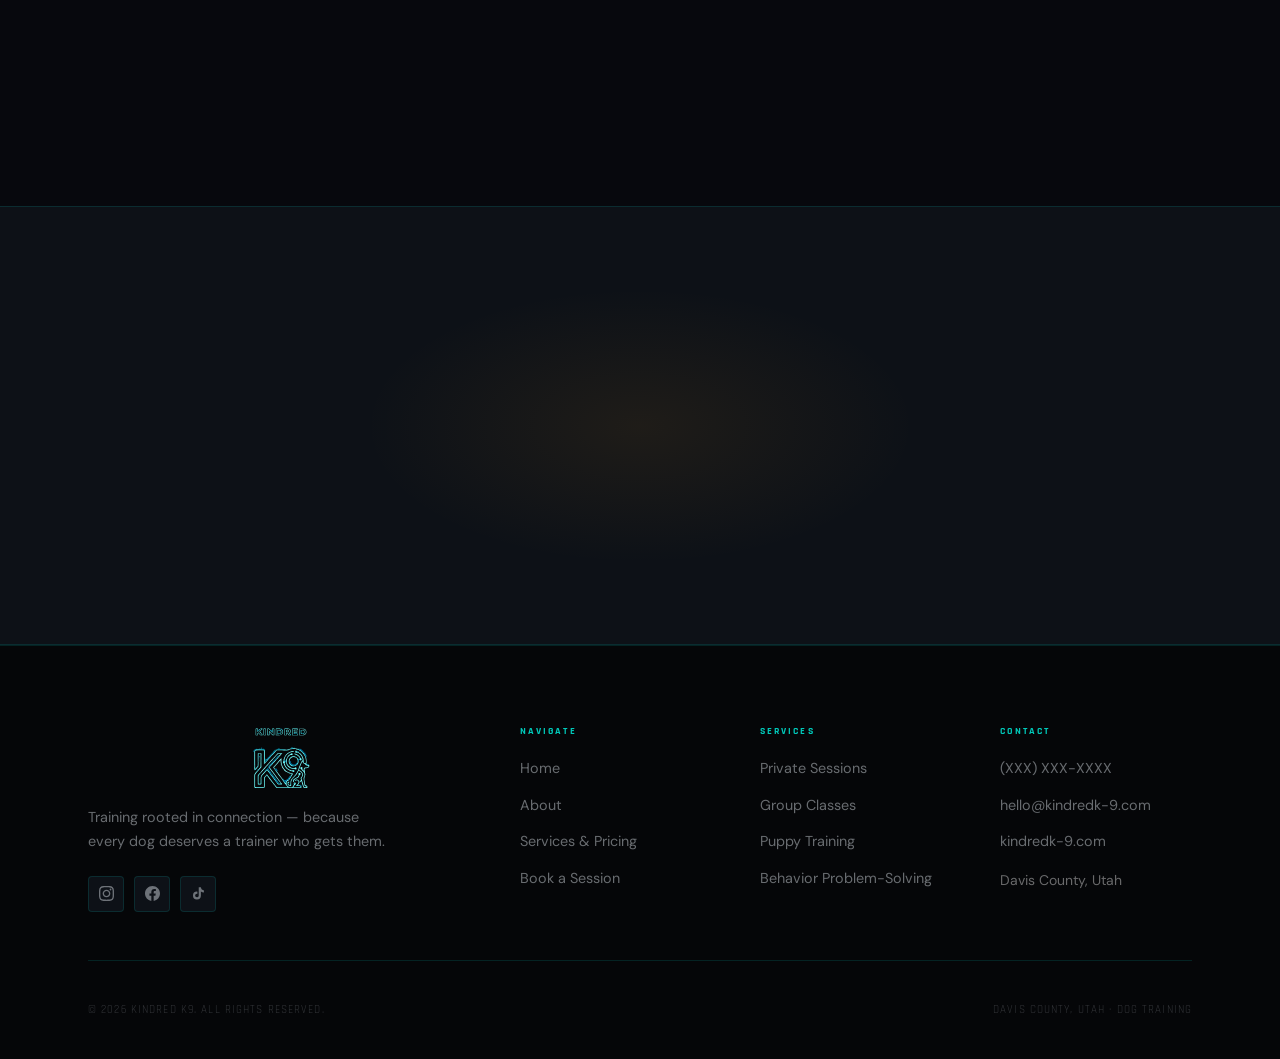
==== commit fd710645: "feat: add Dan & Reggie photo to hero and about page with bg removal" ====
--- a/index.html
+++ b/index.html
@@ -106,14 +106,7 @@
             <div class="corner corner-tr"></div>
             <div class="corner corner-bl"></div>
             <div class="corner corner-br"></div>
-            <div class="hero-blob"></div>
-            <div class="hero-image-paw">
-              <svg viewBox="0 0 32 32" fill="currentColor">
-                <circle cx="10" cy="8" r="3.5"/><circle cx="22" cy="8" r="3.5"/>
-                <circle cx="6" cy="16" r="2.75"/><circle cx="26" cy="16" r="2.75"/>
-                <path d="M16 29c-5.523 0-10-3.582-10-8 0-2.485 2.015-4.5 4.5-4.5h11c2.485 0 4.5 2.015 4.5 4.5 0 4.418-4.477 8-10 8z"/>
-              </svg>
-            </div>
+            <img src="img/trainer-hero.jpg" alt="Dan and Reggie" class="hero-photo">
             <div class="hero-image-label">
               <div>
                 <div class="label-stars">★★★★★</div>
@@ -121,8 +114,7 @@
               </div>
               <div class="label-divider"></div>
               <div>
-                <p class="label-top">📸 Add trainer photo here</p>
-                <p class="label-name">Your Name &amp; your dog</p>
+                <p class="label-name">Dan &amp; Reggie</p>
               </div>
             </div>
           </div>
--- a/css/styles.css
+++ b/css/styles.css
@@ -194,7 +194,7 @@
 }
 .nav-logo:hover { opacity: 0.8; }
 .nav-logo-text { height: 18px; width: auto; filter: contrast(1.2) saturate(1.4); }
-.nav-logo-mark { height: 52px; width: auto; filter: contrast(1.2) saturate(1.4); }
+.nav-logo-mark { height: 52px; width: auto; filter: contrast(1.2) saturate(1.4); margin-top: -6px; }
 
 .nav-links { display: flex; align-items: center; gap: 2.25rem; }
 .nav-links a {
@@ -351,9 +351,15 @@
 .hero-image {
   position: relative; aspect-ratio: 4/5;
   border-radius: var(--radius);
-  background: var(--surface);
+  background: var(--bg);
   border: 1px solid var(--border); overflow: hidden;
-  box-shadow: 0 0 60px rgba(0,200,185,0.06);
+  box-shadow: 0 0 60px rgba(0,200,185,0.08);
+}
+.hero-photo {
+  position: absolute; inset: 0;
+  width: 100%; height: 100%;
+  object-fit: cover; object-position: center top;
+  z-index: 1;
 }
 
 /* Circuit corner brackets — used on .hero-image and .about-photo */
@@ -587,19 +593,21 @@
 }
 .about-photo {
   aspect-ratio: 3/4; border-radius: var(--radius);
-  background: var(--surface); border: 1px solid var(--border);
+  background: var(--bg); border: 1px solid var(--border);
   position: relative; overflow: hidden;
-  box-shadow: 0 0 60px rgba(0,200,185,0.06);
-}
-.about-photo-paw {
-  position: absolute; bottom: -8%; right: -8%;
-  width: 58%; color: rgba(0,200,185,0.06);
+  box-shadow: 0 0 60px rgba(0,200,185,0.08);
+}
+.about-photo-img {
+  position: absolute; inset: 0;
+  width: 100%; height: 100%;
+  object-fit: cover; object-position: center top;
+  z-index: 1;
 }
 .about-photo-caption {
   position: absolute; bottom: 1.25rem; left: 1.25rem; right: 1.25rem;
   background: rgba(7,8,13,0.88); backdrop-filter: blur(8px);
   border: 1px solid var(--border); border-radius: var(--radius);
-  padding: 0.875rem 1rem;
+  padding: 0.875rem 1rem; z-index: 2;
 }
 .about-photo-caption p { font-size: 0.8rem; color: var(--text-muted); max-width: none; }
 .about-photo-caption strong { font-family: var(--font-display); font-size: 0.9rem; color: white; font-weight: 700; }
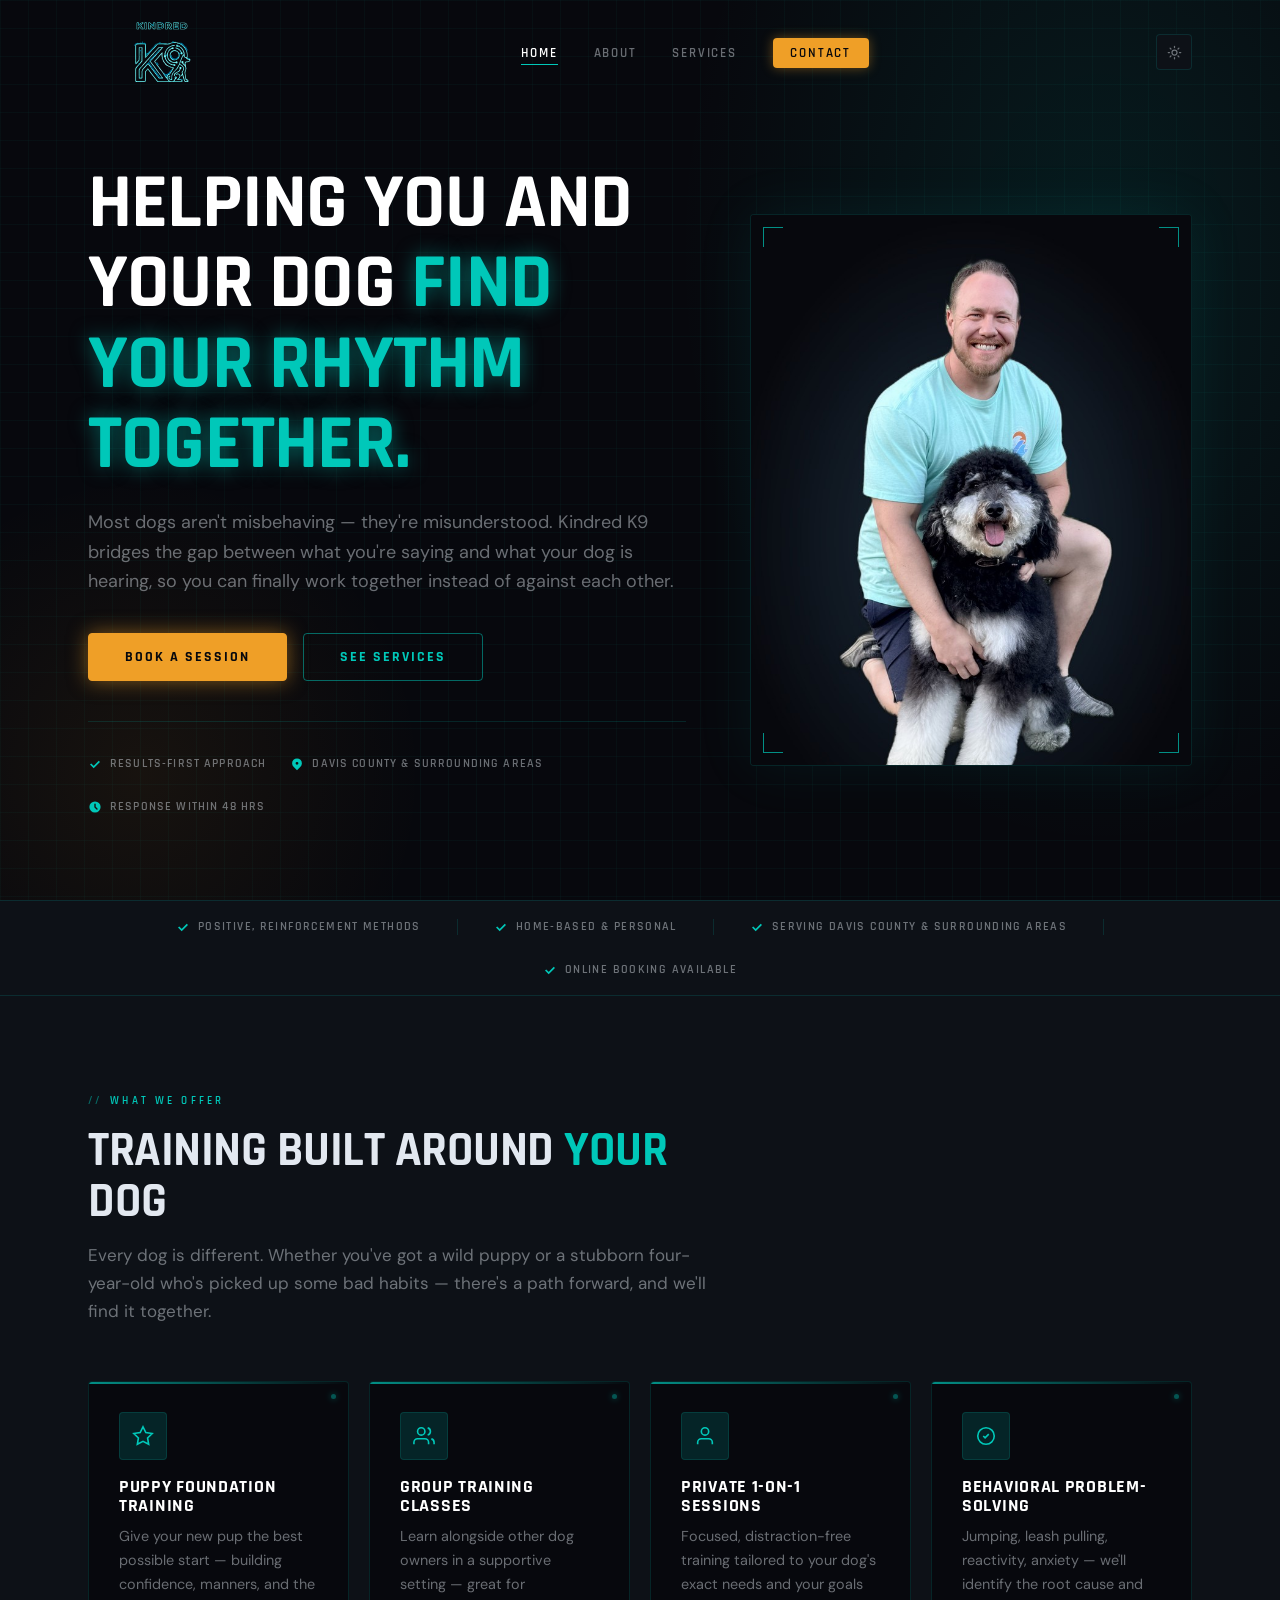
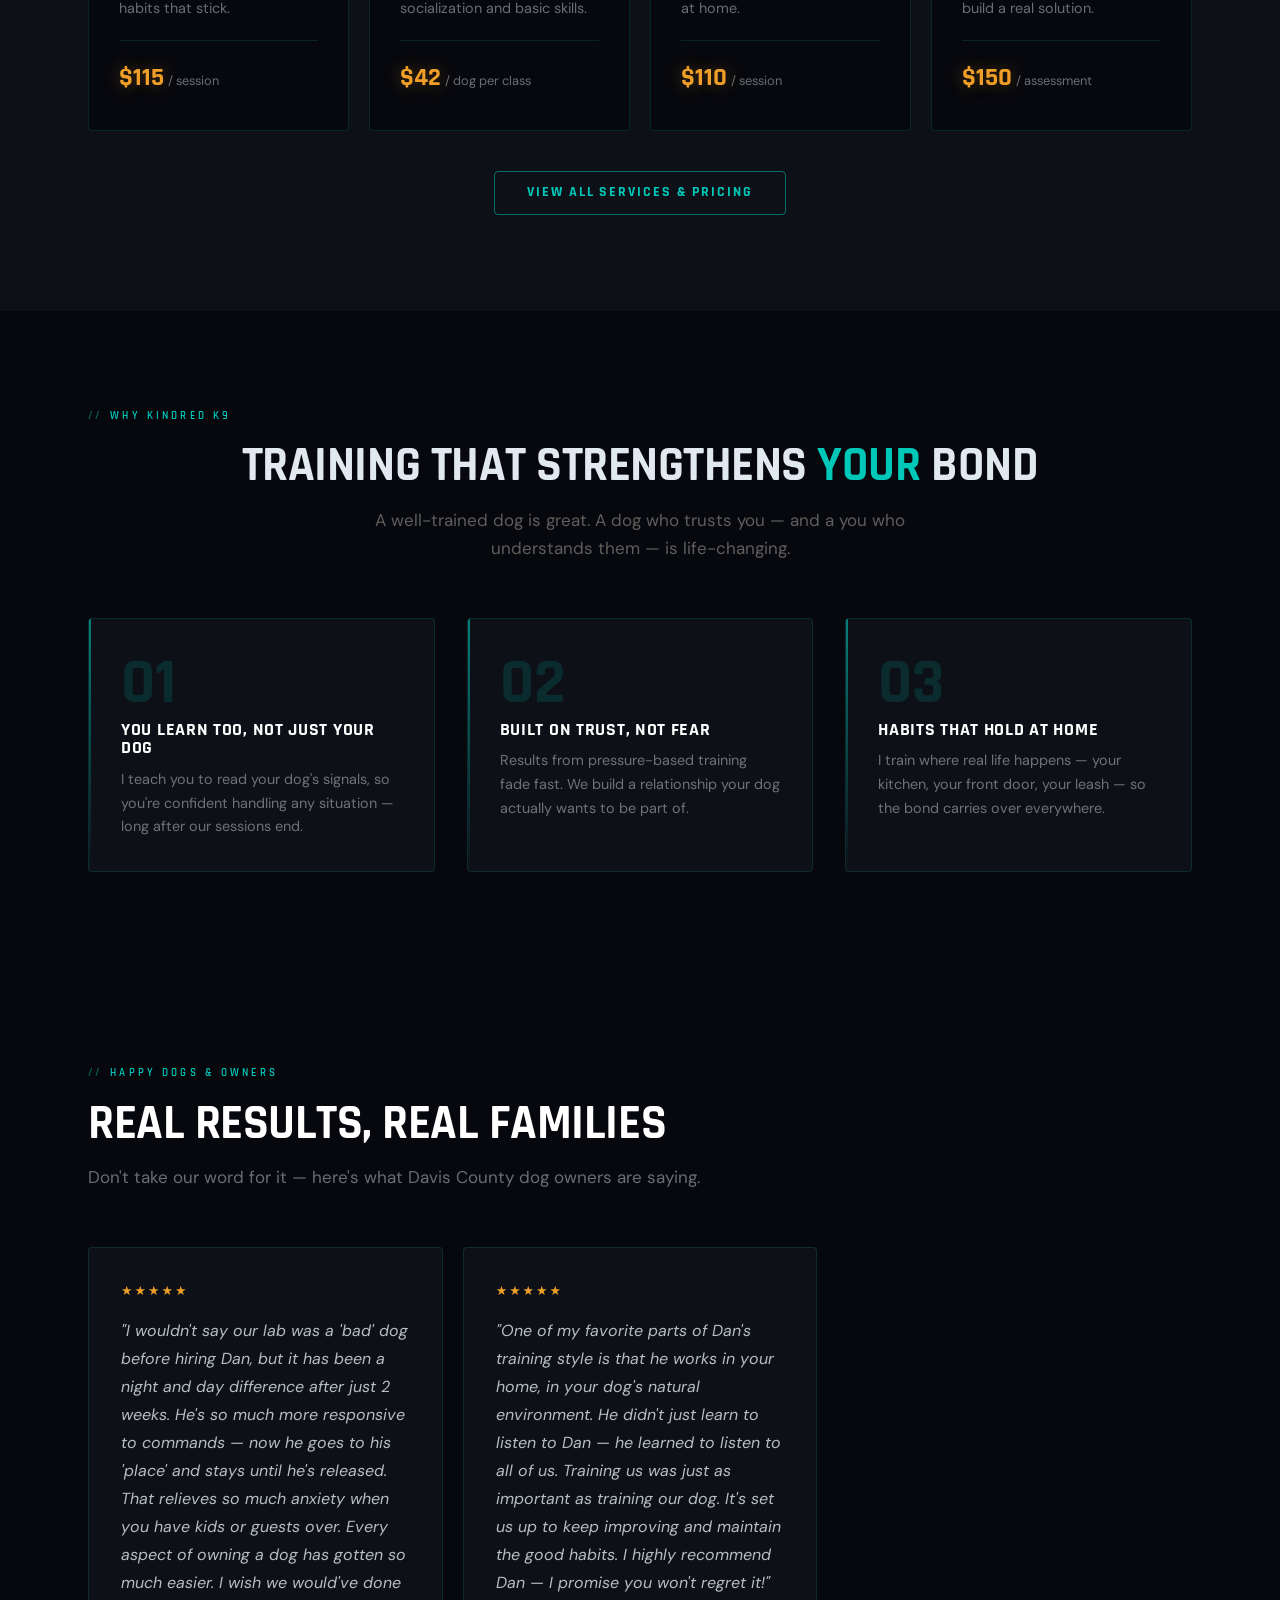
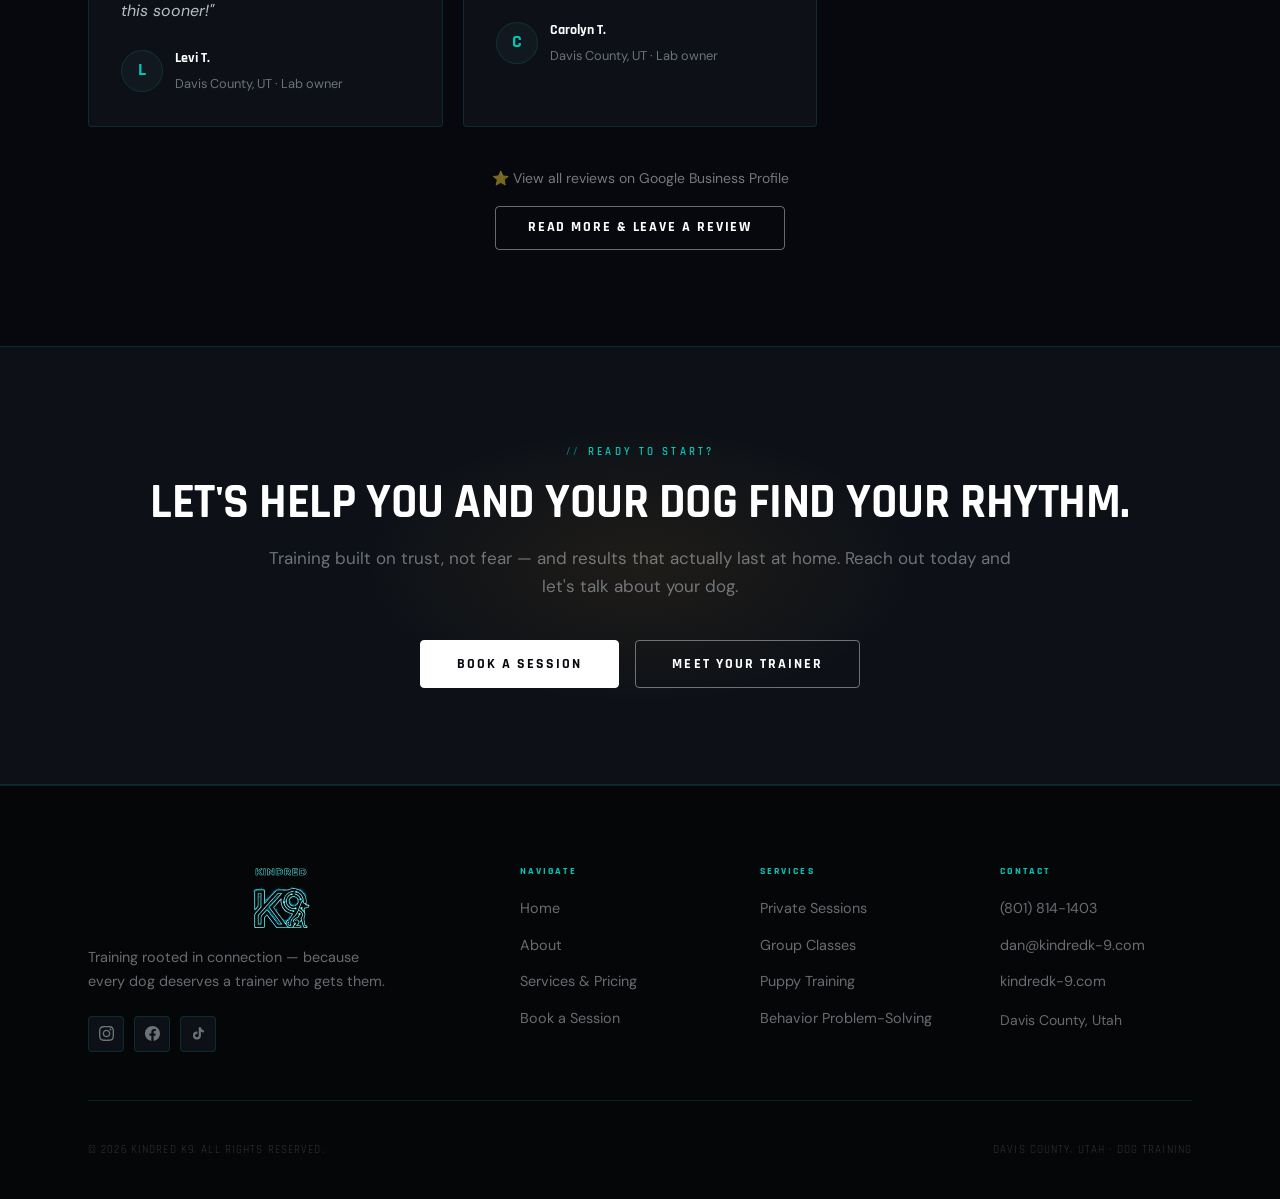
==== commit 0733c97a: "feat: light/dark mode, updated pricing & packages, testimonial updates - Add light/dark mode toggle " ====
--- a/index.html
+++ b/index.html
@@ -20,6 +20,7 @@
   <link rel="preconnect" href="https://fonts.gstatic.com" crossorigin>
   <link href="https://fonts.googleapis.com/css2?family=Rajdhani:wght@400;500;600;700&family=DM+Sans:wght@300;400;500;600&display=swap" rel="stylesheet">
   <link rel="stylesheet" href="css/styles.css">
+  <script src="js/theme.js"></script>
 </head>
 <body class="grid-bg">
 
@@ -36,9 +37,20 @@
         <li><a href="services.html">Services</a></li>
         <li><a href="contact.html" class="nav-cta">Contact</a></li>
       </ul>
-      <button class="nav-toggle" aria-label="Open menu" aria-expanded="false">
-        <span></span><span></span><span></span>
-      </button>
+      <div class="nav-actions">
+        <button class="theme-toggle" aria-label="Switch to light mode">
+          <svg class="icon-sun" xmlns="http://www.w3.org/2000/svg" viewBox="0 0 24 24" fill="none" stroke="currentColor" stroke-width="2" stroke-linecap="round" stroke-linejoin="round" aria-hidden="true">
+            <circle cx="12" cy="12" r="4"/>
+            <path d="M12 2v2M12 20v2M4.93 4.93l1.41 1.41M17.66 17.66l1.41 1.41M2 12h2M20 12h2M6.34 17.66l-1.41 1.41M19.07 4.93l-1.41 1.41"/>
+          </svg>
+          <svg class="icon-moon" xmlns="http://www.w3.org/2000/svg" viewBox="0 0 24 24" fill="none" stroke="currentColor" stroke-width="2" stroke-linecap="round" stroke-linejoin="round" aria-hidden="true">
+            <path d="M21 12.79A9 9 0 1 1 11.21 3 7 7 0 0 0 21 12.79z"/>
+          </svg>
+        </button>
+        <button class="nav-toggle" aria-label="Open menu" aria-expanded="false">
+          <span></span><span></span><span></span>
+        </button>
+      </div>
     </div>
   </nav>
 
@@ -129,7 +141,7 @@
         <div class="trust-bar-inner">
           <span class="trust-item">
             <svg viewBox="0 0 16 16" fill="none" stroke="currentColor" stroke-width="2" aria-hidden="true"><path d="M3 8l3.5 3.5L13 5"/></svg>
-            Positive, force-free methods
+            Positive, reinforcement methods
           </span>
           <span class="trust-sep" aria-hidden="true"></span>
           <span class="trust-item">
@@ -163,7 +175,7 @@
         </div>
 
         <div class="services-grid">
-          <div class="service-card" data-animate data-delay="1">
+          <a href="services.html#puppy" class="service-card" data-animate data-delay="1">
             <div class="service-icon">
               <svg viewBox="0 0 24 24" fill="none" stroke="currentColor" stroke-width="1.75" aria-hidden="true">
                 <path d="M12 2l3.09 6.26L22 9.27l-5 4.87 1.18 6.88L12 17.77l-6.18 3.25L7 14.14 2 9.27l6.91-1.01z"/>
@@ -172,42 +184,41 @@
             <h3>Puppy Foundation Training</h3>
             <p>Give your new pup the best possible start — building confidence, manners, and the habits that stick.</p>
             <div class="service-price">
-              <span class="amount">$135</span>
-              <span class="label">– $150 / session</span>
-            </div>
-          </div>
-
-          <div class="service-card" data-animate data-delay="2">
-            <div class="service-icon">
-              <svg viewBox="0 0 24 24" fill="none" stroke="currentColor" stroke-width="1.75" aria-hidden="true">
-                <circle cx="12" cy="12" r="10"/>
-                <path d="M12 8v4l3 3"/>
-              </svg>
-            </div>
-            <h3>Group Training Classes</h3>
-            <p>Learn alongside other dog owners in a supportive setting — great for socialization and basic skills.</p>
-            <div class="service-price">
-              <span class="amount">$85</span>
-              <span class="label">– $95 / class</span>
-            </div>
-          </div>
-
-          <div class="service-card" data-animate data-delay="3">
+              <span class="amount">$115</span>
+              <span class="label">/ session</span>
+            </div>
+          </a>
+
+          <a href="services.html#group" class="service-card" data-animate data-delay="2">
             <div class="service-icon">
               <svg viewBox="0 0 24 24" fill="none" stroke="currentColor" stroke-width="1.75" aria-hidden="true">
                 <path d="M17 21v-2a4 4 0 00-4-4H5a4 4 0 00-4 4v2"/><circle cx="9" cy="7" r="4"/>
                 <path d="M23 21v-2a4 4 0 00-3-3.87M16 3.13a4 4 0 010 7.75"/>
               </svg>
             </div>
+            <h3>Group Training Classes</h3>
+            <p>Learn alongside other dog owners in a supportive setting — great for socialization and basic skills.</p>
+            <div class="service-price">
+              <span class="amount">$42</span>
+              <span class="label">/ dog per class</span>
+            </div>
+          </a>
+
+          <a href="services.html#private" class="service-card" data-animate data-delay="3">
+            <div class="service-icon">
+              <svg viewBox="0 0 24 24" fill="none" stroke="currentColor" stroke-width="1.75" aria-hidden="true">
+                <path d="M20 21v-2a4 4 0 00-4-4H8a4 4 0 00-4 4v2"/><circle cx="12" cy="7" r="4"/>
+              </svg>
+            </div>
             <h3>Private 1-on-1 Sessions</h3>
             <p>Focused, distraction-free training tailored to your dog's exact needs and your goals at home.</p>
             <div class="service-price">
-              <span class="amount">$135</span>
-              <span class="label">– $150 / session</span>
-            </div>
-          </div>
-
-          <div class="service-card" data-animate data-delay="4">
+              <span class="amount">$110</span>
+              <span class="label">/ session</span>
+            </div>
+          </a>
+
+          <a href="services.html#behavior" class="service-card" data-animate data-delay="4">
             <div class="service-icon">
               <svg viewBox="0 0 24 24" fill="none" stroke="currentColor" stroke-width="1.75" aria-hidden="true">
                 <path d="M9 12l2 2 4-4m6 2a9 9 0 11-18 0 9 9 0 0118 0z"/>
@@ -217,9 +228,9 @@
             <p>Jumping, leash pulling, reactivity, anxiety — we'll identify the root cause and build a real solution.</p>
             <div class="service-price">
               <span class="amount">$150</span>
-              <span class="label">– $175 / session</span>
-            </div>
-          </div>
+              <span class="label">/ assessment</span>
+            </div>
+          </a>
         </div>
 
         <div style="margin-top:2.5rem; text-align:center;" data-animate>
@@ -272,15 +283,17 @@
           <div class="testimonial-card" data-animate data-delay="1">
             <div class="testimonial-stars">★★★★★</div>
             <blockquote>
-              "Our rescue dog was terrified of everything when we first brought him home.
-              After just three sessions, he's a completely different dog — confident, happy,
-              and actually listening to us. I can't recommend Kindred K9 enough."
+              "I wouldn't say our lab was a 'bad' dog before hiring Dan, but it has been a night
+              and day difference after just 2 weeks. He's so much more responsive to commands —
+              now he goes to his 'place' and stays until he's released. That relieves so much
+              anxiety when you have kids or guests over. Every aspect of owning a dog has gotten
+              so much easier. I wish we would've done this sooner!"
             </blockquote>
             <div class="testimonial-author">
-              <div class="testimonial-avatar" aria-hidden="true">S</div>
+              <div class="testimonial-avatar" aria-hidden="true">L</div>
               <div>
-                <p class="testimonial-name">Sarah M.</p>
-                <p class="testimonial-meta">Davis County, UT · Rescue dog owner</p>
+                <p class="testimonial-name">Levi T.</p>
+                <p class="testimonial-meta">Davis County, UT · Lab owner</p>
               </div>
             </div>
           </div>
@@ -288,31 +301,17 @@
           <div class="testimonial-card" data-animate data-delay="2">
             <div class="testimonial-stars">★★★★★</div>
             <blockquote>
-              "We tried two other trainers before this. The difference is immediately obvious —
-              the warmth, the patience, the way our dog actually enjoys the sessions.
-              Our whole family noticed the change within a week."
+              "One of my favorite parts of Dan's training style is that he works in your home,
+              in your dog's natural environment. He didn't just learn to listen to Dan — he learned
+              to listen to all of us. Training us was just as important as training our dog. It's
+              set us up to keep improving and maintain the good habits. I highly recommend Dan —
+              I promise you won't regret it!"
             </blockquote>
             <div class="testimonial-author">
-              <div class="testimonial-avatar" aria-hidden="true">J</div>
+              <div class="testimonial-avatar" aria-hidden="true">C</div>
               <div>
-                <p class="testimonial-name">Jake &amp; Tori R.</p>
-                <p class="testimonial-meta">Riverton, UT · Golden Retriever owners</p>
-              </div>
-            </div>
-          </div>
-
-          <div class="testimonial-card" data-animate data-delay="3">
-            <div class="testimonial-stars">★★★★★</div>
-            <blockquote>
-              "Started puppy classes and within a month our 10-week-old was sitting, staying,
-              and walking on leash. I felt like I actually understood my dog for the first time.
-              Worth every penny."
-            </blockquote>
-            <div class="testimonial-author">
-              <div class="testimonial-avatar" aria-hidden="true">A</div>
-              <div>
-                <p class="testimonial-name">Amanda L.</p>
-                <p class="testimonial-meta">Davis County, UT · New puppy owner</p>
+                <p class="testimonial-name">Carolyn T.</p>
+                <p class="testimonial-meta">Davis County, UT · Lab owner</p>
               </div>
             </div>
           </div>
@@ -393,8 +392,8 @@
         <div class="footer-col">
           <h4>Contact</h4>
           <ul>
-            <li><a href="tel:+1XXXXXXXXXX">(XXX) XXX-XXXX</a></li>
-            <li><a href="mailto:hello@kindredk-9.com">hello@kindredk-9.com</a></li>
+            <li><a href="tel:+18018141403">(801) 814-1403</a></li>
+            <li><a href="mailto:hello@kindredk-9.com">dan@kindredk-9.com</a></li>
             <li><a href="contact.html">kindredk-9.com</a></li>
             <li style="color:rgba(255,255,255,0.4); font-size:0.875rem; padding-top:0.25rem">Davis County, Utah</li>
           </ul>
--- a/css/styles.css
+++ b/css/styles.css
@@ -440,6 +440,7 @@
   padding: 1.875rem; border: 1px solid var(--border);
   transition: border-color var(--transition), box-shadow var(--transition);
   position: relative; overflow: hidden;
+  display: block; text-decoration: none; color: inherit; cursor: pointer;
 }
 .service-card::before {
   content: '';
@@ -651,6 +652,7 @@
   margin-bottom: 1.25rem;
   transition: border-color var(--transition), box-shadow var(--transition);
   position: relative; overflow: hidden;
+  scroll-margin-top: 100px;
 }
 .service-full::before {
   content: '';
@@ -742,6 +744,53 @@
 select option { background: var(--surface); color: var(--text); }
 
 .form-submit { width: 100%; justify-content: center; font-size: 1rem; padding: 1rem; }
+
+/* Custom select dropdown */
+.custom-select { position: relative; }
+.custom-select-trigger {
+  width: 100%; display: flex; align-items: center; justify-content: space-between; gap: 0.5rem;
+  font-family: var(--font-body); font-size: 0.9375rem;
+  color: var(--text); background: var(--bg);
+  border: 1px solid var(--border); border-radius: var(--radius);
+  padding: 0.75rem 0.9375rem; text-align: left; cursor: pointer;
+  transition: border-color var(--transition), box-shadow var(--transition); outline: none;
+}
+.custom-select-trigger:focus,
+.custom-select.is-open .custom-select-trigger {
+  border-color: var(--cyan); box-shadow: 0 0 0 3px var(--cyan-dim);
+}
+.custom-select-trigger svg { color: var(--cyan); flex-shrink: 0; transition: transform var(--transition); }
+.custom-select.is-open .custom-select-trigger svg { transform: rotate(180deg); }
+.custom-select-value { flex: 1; }
+.custom-select-value.placeholder { color: rgba(226,232,240,0.25); }
+
+.custom-select-dropdown {
+  display: none; position: absolute; top: calc(100% + 4px); left: 0; right: 0; z-index: 200;
+  background: var(--surface2); border: 1px solid var(--cyan);
+  border-radius: var(--radius); list-style: none; margin: 0; padding: 0.375rem 0;
+  box-shadow: 0 8px 32px rgba(0,0,0,0.7), 0 0 24px rgba(0,200,185,0.12);
+}
+.custom-select.is-open .custom-select-dropdown { display: block; }
+.custom-select-option {
+  padding: 0.625rem 0.9375rem; cursor: pointer; font-size: 0.9375rem;
+  color: var(--text-muted); transition: background var(--transition), color var(--transition);
+}
+.custom-select-option:hover,
+.custom-select-option[aria-selected="true"]:not([data-value=""]) {
+  background: var(--cyan-dim); color: var(--cyan);
+}
+.custom-select-option[data-value=""] { color: rgba(226,232,240,0.3); font-size: 0.875rem; pointer-events: none; }
+
+.service-banner {
+  display: flex; align-items: center; gap: 0.75rem;
+  background: var(--cyan-dim); border: 1px solid var(--cyan);
+  border-radius: var(--radius); padding: 0.875rem 1rem;
+  margin-top: 0.625rem;
+}
+.service-banner[hidden] { display: none; }
+.service-banner svg { color: var(--cyan); width: 20px; height: 20px; flex-shrink: 0; }
+.service-banner-label { font-size: 0.75rem; color: var(--text-muted); margin: 0; line-height: 1.2; }
+.service-banner-name { font-size: 1rem; font-weight: 600; color: var(--cyan); margin: 0; line-height: 1.3; }
 
 .contact-aside { padding-top: 0.5rem; }
 .contact-info-box {
@@ -899,3 +948,265 @@
   .section { padding: 3rem 0; }
   .cta-banner { padding: 3rem 0; }
 }
+
+/* =====================
+   PACKAGE TIERS
+===================== */
+.pkg-tiers {
+  display: flex; flex-direction: column; gap: 0.75rem;
+  width: 240px;
+}
+.pkg-tier {
+  background: var(--bg); border: 1px solid var(--border);
+  border-radius: var(--radius); padding: 1.125rem;
+  transition: border-color var(--transition), box-shadow var(--transition);
+}
+.pkg-tier--featured {
+  border-color: var(--cyan);
+  background: var(--surface2);
+}
+.pkg-badge {
+  display: inline-block;
+  font-family: var(--font-display); font-size: 0.58rem; font-weight: 700;
+  letter-spacing: 0.14em; text-transform: uppercase;
+  background: var(--cyan); color: #fff;
+  padding: 0.2rem 0.6rem; border-radius: var(--radius);
+  margin-bottom: 0.6rem;
+}
+.pkg-tier-name {
+  font-family: var(--font-display); font-size: 0.65rem; font-weight: 700;
+  letter-spacing: 0.14em; text-transform: uppercase;
+  color: var(--text-muted);
+}
+.pkg-tier--featured .pkg-tier-name { color: var(--cyan); }
+.pkg-tier-price {
+  display: flex; align-items: baseline; gap: 0.25rem; margin-top: 0.3rem;
+}
+.pkg-tier-amount {
+  font-family: var(--font-display); font-size: 1.875rem; font-weight: 700;
+  color: var(--amber); line-height: 1;
+}
+.pkg-tier--featured .pkg-tier-amount { text-shadow: 0 0 14px rgba(239,159,39,0.25); }
+.pkg-tier-unit { font-size: 0.75rem; color: var(--text-muted); }
+.pkg-breakdown { font-size: 0.72rem; color: var(--text-muted); margin-top: 0.2rem; }
+.pkg-save {
+  font-family: var(--font-display); font-size: 0.62rem; font-weight: 700;
+  letter-spacing: 0.12em; text-transform: uppercase;
+  color: var(--cyan); margin-top: 0.375rem;
+}
+.pkg-cta { margin-top: 0.25rem; }
+
+[data-theme="light"] .pkg-tier--featured .pkg-tier-amount { text-shadow: none; }
+[data-theme="light"] .pkg-tier:hover { border-color: rgba(15,110,86,0.3); }
+
+@media (max-width: 768px) {
+  .pkg-tiers { width: 100%; }
+}
+
+/* =====================
+   THEME TOGGLE BUTTON
+===================== */
+.nav-actions {
+  display: flex; align-items: center; gap: 0.75rem;
+}
+.theme-toggle {
+  display: flex; align-items: center; justify-content: center;
+  width: 36px; height: 36px;
+  background: var(--surface); border: 1px solid var(--border);
+  border-radius: var(--radius);
+  cursor: pointer; color: var(--text-muted);
+  transition: border-color var(--transition), background var(--transition), color var(--transition);
+  flex-shrink: 0;
+}
+.theme-toggle:hover {
+  border-color: var(--cyan); color: var(--cyan); background: var(--cyan-dim);
+}
+.theme-toggle svg {
+  width: 15px; height: 15px; pointer-events: none;
+  transition: transform 0.3s ease;
+}
+.theme-toggle:hover svg { transform: rotate(20deg); }
+.theme-toggle .icon-moon { display: none; }
+[data-theme="light"] .theme-toggle .icon-sun  { display: none; }
+[data-theme="light"] .theme-toggle .icon-moon { display: block; }
+
+/* =====================
+   LIGHT MODE
+===================== */
+
+/* Smooth color transition on theme switch */
+.theme-transitioning,
+.theme-transitioning *,
+.theme-transitioning *::before,
+.theme-transitioning *::after {
+  transition:
+    background-color 0.3s ease,
+    color            0.3s ease,
+    border-color     0.3s ease,
+    box-shadow       0.3s ease !important;
+}
+
+/* ── Variables ───────────────────────────────────── */
+[data-theme="light"] {
+  --cyan:       #0F6E56;
+  --cyan-dim:   rgba(15, 110, 86, 0.1);
+  --cyan-glow:  0 0 20px rgba(15, 110, 86, 0.25);
+  --amber:      #C4710D;
+  --amber-dim:  rgba(196, 113, 13, 0.12);
+  --amber-glow: 0 0 20px rgba(196, 113, 13, 0.3);
+  --bg:         #F5F5F0;
+  --surface:    #FFFFFF;
+  --surface2:   #E8F6EF;
+  --border:     rgba(15, 110, 86, 0.14);
+  --text:       #2C2C2A;
+  --text-muted: rgba(44, 44, 42, 0.58);
+}
+
+/* ── Grid background ─────────────────────────────── */
+[data-theme="light"] .grid-bg {
+  background-image:
+    linear-gradient(rgba(15,110,86,0.04) 1px, transparent 1px),
+    linear-gradient(90deg, rgba(15,110,86,0.04) 1px, transparent 1px);
+}
+
+/* ── Navigation ──────────────────────────────────── */
+[data-theme="light"] .site-nav.scrolled {
+  background: rgba(245, 245, 240, 0.95);
+  box-shadow: 0 1px 0 var(--border);
+}
+[data-theme="light"] .nav-links a:hover,
+[data-theme="light"] .nav-links a.active { color: var(--cyan); }
+[data-theme="light"] .nav-links .nav-cta  { color: #fff !important; }
+[data-theme="light"] .nav-overlay {
+  background-image:
+    linear-gradient(rgba(15,110,86,0.04) 1px, transparent 1px),
+    linear-gradient(90deg, rgba(15,110,86,0.04) 1px, transparent 1px);
+}
+
+/* ── Headings hardcoded to white ─────────────────── */
+[data-theme="light"] .hero h1                  { color: var(--text); }
+[data-theme="light"] .hero h1 em               { text-shadow: none; }
+[data-theme="light"] .section-header--light h2 { color: var(--text); }
+[data-theme="light"] .cta-banner h2            { color: var(--text); }
+[data-theme="light"] .service-card h3          { color: var(--text); }
+[data-theme="light"] .service-full h3          { color: var(--text); }
+[data-theme="light"] .why-item h3              { color: var(--text); }
+[data-theme="light"] .expect-item h4           { color: var(--text); }
+[data-theme="light"] .contact-info-box h3      { color: var(--text); }
+[data-theme="light"] .contact-form-card h2     { color: var(--text); }
+[data-theme="light"] .booking-placeholder h4   { color: var(--text); }
+[data-theme="light"] .testimonial-name         { color: var(--text); }
+[data-theme="light"] .about-photo-caption strong { color: var(--text); }
+[data-theme="light"] .hero-image-label .label-name { color: var(--text); }
+
+/* ── Buttons ─────────────────────────────────────── */
+[data-theme="light"] .btn-primary              { color: #fff; }
+[data-theme="light"] .btn-white                { background: var(--text); color: var(--bg); border-color: var(--text); }
+[data-theme="light"] .btn-white:hover          { background: #2C2C2A; }
+[data-theme="light"] .btn-outline-white        { color: var(--text); border-color: rgba(44,44,42,0.3); }
+[data-theme="light"] .btn-outline-white:hover  { background: rgba(44,44,42,0.06); border-color: var(--text); }
+
+/* ── Hero section ────────────────────────────────── */
+[data-theme="light"] .hero::before {
+  background: radial-gradient(ellipse at 60% 40%, rgba(15,110,86,0.07) 0%, transparent 65%);
+}
+[data-theme="light"] .hero::after {
+  background: radial-gradient(ellipse at 40% 60%, rgba(196,113,13,0.05) 0%, transparent 65%);
+}
+[data-theme="light"] .hero-image {
+  background: #fff;
+  box-shadow: 0 8px 48px rgba(15,110,86,0.1);
+}
+[data-theme="light"] .hero-image-label {
+  background: rgba(245,245,240,0.92);
+  border-color: var(--border);
+}
+[data-theme="light"] .hero-image-label .label-divider { background: var(--border); }
+
+/* ── About photo caption ─────────────────────────── */
+[data-theme="light"] .about-photo-caption {
+  background: rgba(245,245,240,0.92);
+  border-color: var(--border);
+}
+[data-theme="light"] .about-photo {
+  box-shadow: 0 8px 48px rgba(15,110,86,0.1);
+}
+
+/* ── Page hero ───────────────────────────────────── */
+[data-theme="light"] .page-hero::before {
+  background: radial-gradient(ellipse at 60% 40%, rgba(15,110,86,0.07) 0%, transparent 65%);
+}
+
+/* ── CTA Banner ──────────────────────────────────── */
+[data-theme="light"] .cta-banner::before {
+  background: radial-gradient(ellipse, rgba(196,113,13,0.07) 0%, transparent 65%);
+}
+
+/* ── Cards & surfaces ────────────────────────────── */
+[data-theme="light"] .service-card:hover {
+  box-shadow: 0 4px 24px rgba(15,110,86,0.1);
+}
+[data-theme="light"] .service-full:hover {
+  box-shadow: 0 4px 24px rgba(15,110,86,0.08);
+}
+[data-theme="light"] .service-price .amount,
+[data-theme="light"] .pricing-box .price { text-shadow: none; }
+
+/* ── Testimonials ────────────────────────────────── */
+[data-theme="light"] .testimonial-card blockquote {
+  color: rgba(44, 44, 42, 0.82);
+}
+[data-theme="light"] .testimonial-card:hover {
+  border-color: rgba(15,110,86,0.35);
+}
+
+/* ── Forms ───────────────────────────────────────── */
+[data-theme="light"] input::placeholder,
+[data-theme="light"] textarea::placeholder { color: rgba(44,44,42,0.28); }
+[data-theme="light"] .custom-select-value.placeholder { color: rgba(44,44,42,0.3); }
+[data-theme="light"] select {
+  background-image: url("data:image/svg+xml,%3Csvg xmlns='http://www.w3.org/2000/svg' width='12' height='8' viewBox='0 0 12 8'%3E%3Cpath d='M1 1l5 5 5-5' stroke='%230F6E56' stroke-width='1.5' fill='none' stroke-linecap='round'/%3E%3C/svg%3E");
+}
+[data-theme="light"] .custom-select-dropdown {
+  background: var(--surface);
+  box-shadow: 0 8px 32px rgba(15,110,86,0.15), 0 0 0 1px var(--border);
+}
+[data-theme="light"] select option { background: #fff; color: var(--text); }
+
+/* ── Nav — always dark (logo is designed for dark bg) */
+[data-theme="light"] .site-nav,
+[data-theme="light"] .nav-overlay {
+  --bg:         #07080D;
+  --surface:    #0D1117;
+  --surface2:   #111820;
+  --border:     rgba(0, 200, 185, 0.15);
+  --text:       #E2E8F0;
+  --text-muted: rgba(226, 232, 240, 0.45);
+  --cyan:       #00C8B9;
+  --cyan-dim:   rgba(0, 200, 185, 0.15);
+  --amber:      #EF9F27;
+}
+/* Always show a dark bg so the SVG logo is always legible */
+[data-theme="light"] .site-nav {
+  background: rgba(7, 8, 13, 0.88);
+  backdrop-filter: blur(14px); -webkit-backdrop-filter: blur(14px);
+}
+[data-theme="light"] .site-nav.scrolled {
+  background: rgba(7, 8, 13, 0.96);
+  box-shadow: 0 1px 0 rgba(0, 200, 185, 0.15);
+}
+[data-theme="light"] .nav-links a:hover,
+[data-theme="light"] .nav-links a.active { color: white; }
+[data-theme="light"] .nav-links .nav-cta  { color: var(--bg) !important; }
+
+/* ── Footer — always dark ────────────────────────── */
+[data-theme="light"] .site-footer {
+  --bg:         #050608;
+  --surface:    #0D1117;
+  --surface2:   #111820;
+  --border:     rgba(0, 200, 185, 0.15);
+  --text:       #E2E8F0;
+  --text-muted: rgba(226, 232, 240, 0.45);
+  --cyan:       #00C8B9;
+  background:   #050608;
+}
